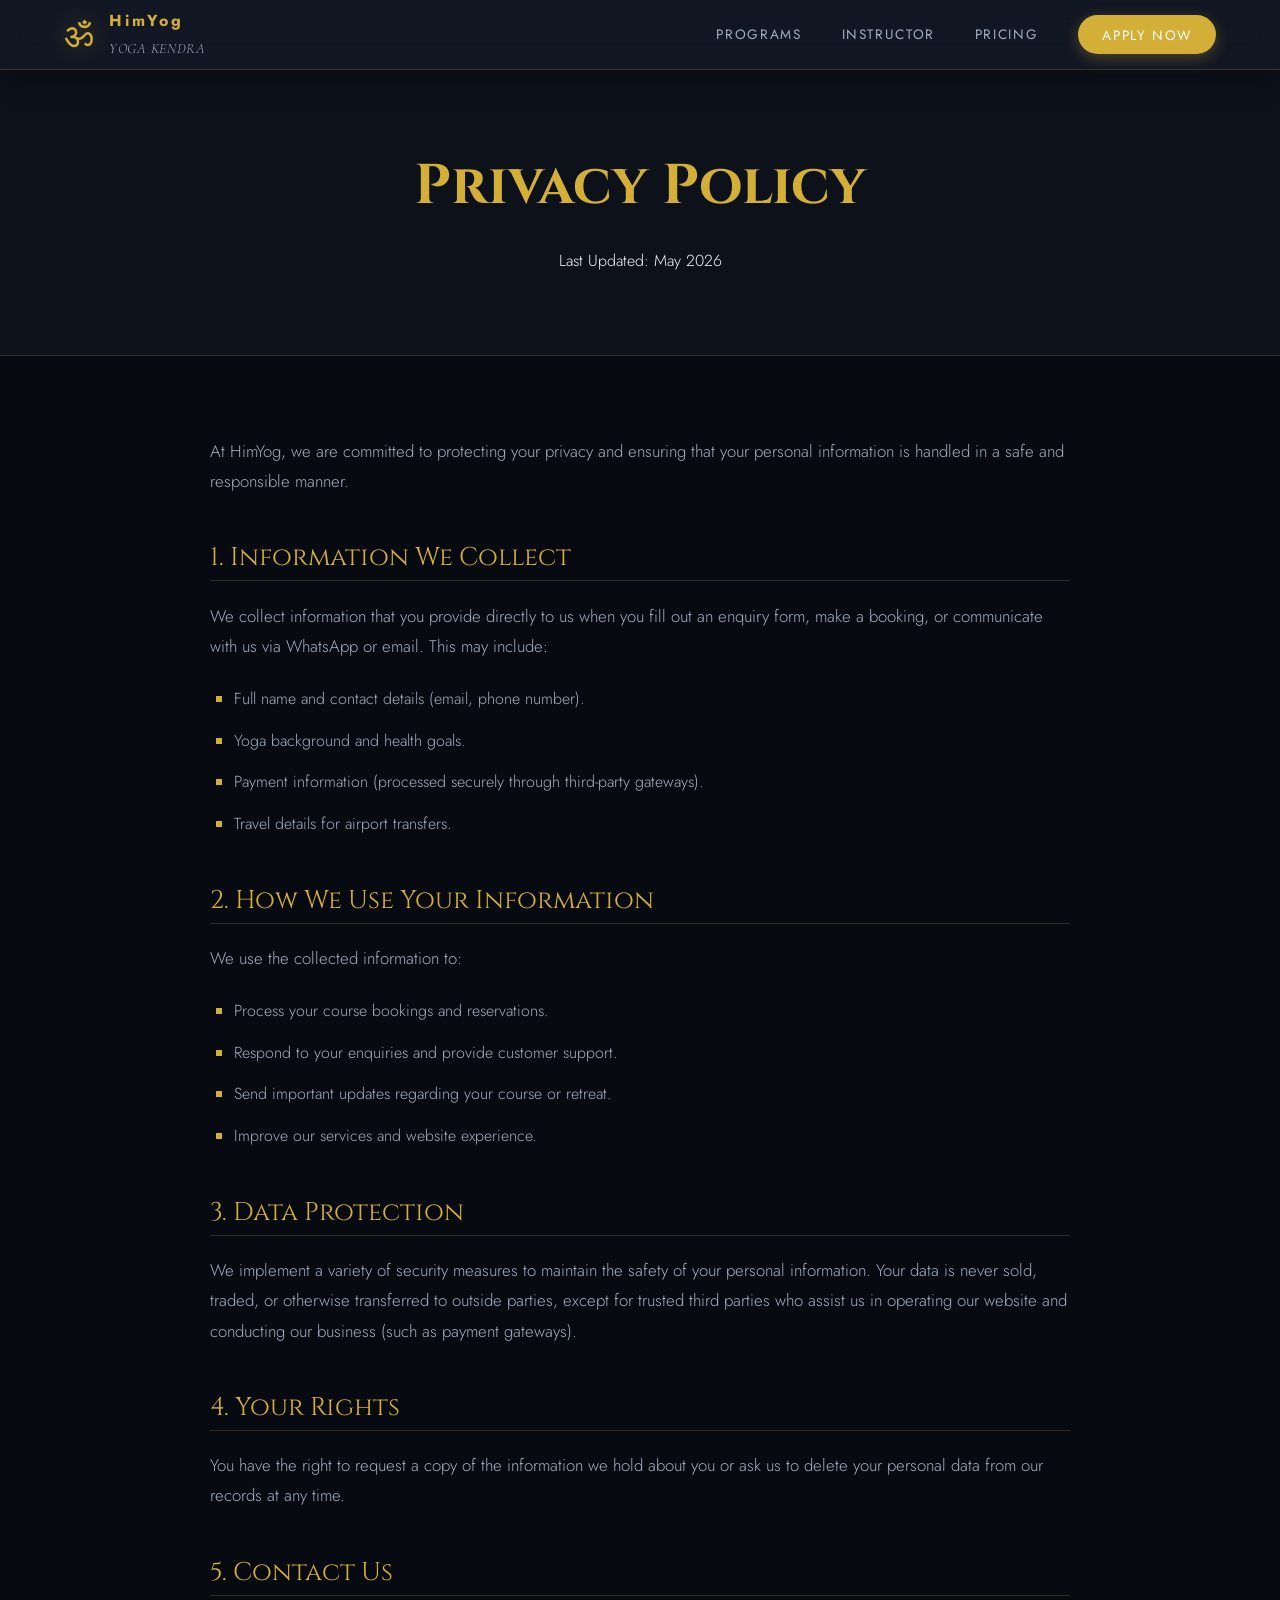
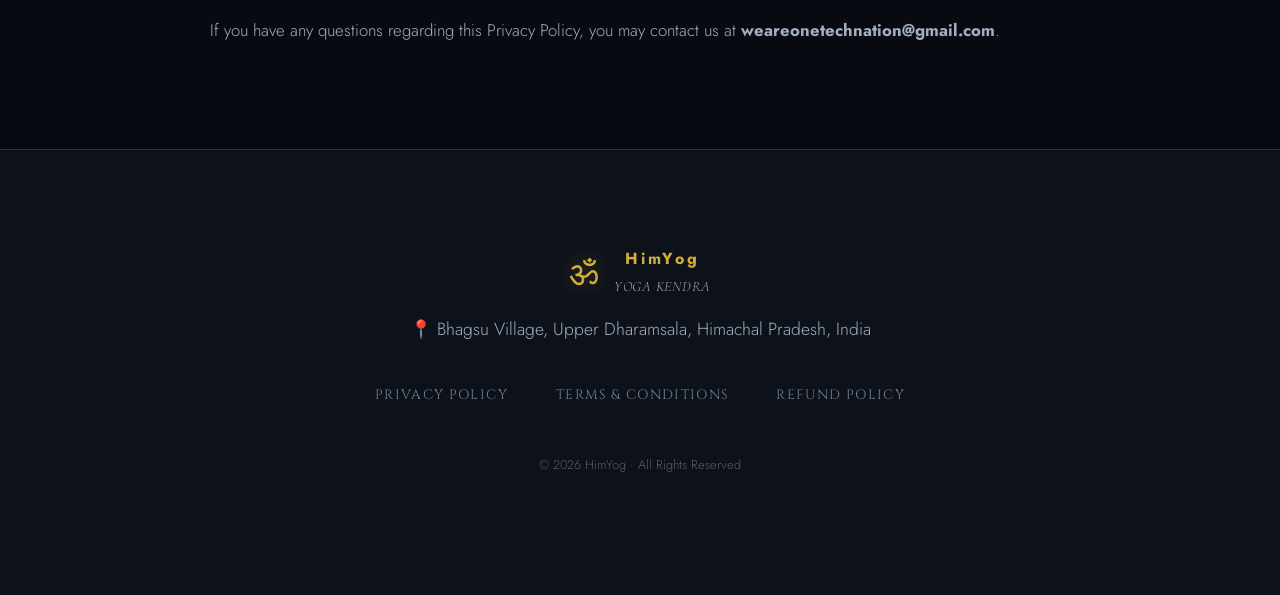
==== privacy-policy.html @ 5d100f1b "Legal: Added Privacy Policy, Terms & Conditions, and Refund Policy for payment gateway integration" ====
<!DOCTYPE html>
<html lang="en" data-theme="dark">
<head>
<meta charset="UTF-8"/>
<meta name="viewport" content="width=device-width,initial-scale=1.0"/>
<title>Privacy Policy | HimYog</title>
<link rel="preconnect" href="https://fonts.googleapis.com"/>
<link rel="preconnect" href="https://fonts.gstatic.com" crossorigin/>
<link href="https://fonts.googleapis.com/css2?family=Cormorant+Garamond:ital,wght@0,300;0,400;0,600;1,300;1,400&family=Jost:wght@300;400;500&family=Cinzel:wght@400;600&display=swap" rel="stylesheet"/>
<link rel="stylesheet" href="style.css"/>
</head>
<body>

<nav id="navbar" class="scrolled">
  <div class="nav-inner">
    <a href="index.html" class="nav-logo">
      <span class="om-symbol">ॐ</span>
      <div class="logo-words"><strong>HimYog</strong><em>YOGA KENDRA</em></div>
    </a>
    <ul class="nav-links">
      <li><a href="index.html#programs">Programs</a></li>
      <li><a href="index.html#instructor">Instructor</a></li>
      <li><a href="index.html#pricing">Pricing</a></li>
      <li><a href="index.html#booking" class="nav-cta">Apply Now</a></li>
    </ul>
  </div>
</nav>

<section class="policy-hero">
  <h1>Privacy Policy</h1>
  <p>Last Updated: May 2026</p>
</section>

<section class="policy-wrap">
  <p>At HimYog, we are committed to protecting your privacy and ensuring that your personal information is handled in a safe and responsible manner.</p>
  
  <h2>1. Information We Collect</h2>
  <p>We collect information that you provide directly to us when you fill out an enquiry form, make a booking, or communicate with us via WhatsApp or email. This may include:</p>
  <ul>
    <li>Full name and contact details (email, phone number).</li>
    <li>Yoga background and health goals.</li>
    <li>Payment information (processed securely through third-party gateways).</li>
    <li>Travel details for airport transfers.</li>
  </ul>

  <h2>2. How We Use Your Information</h2>
  <p>We use the collected information to:</p>
  <ul>
    <li>Process your course bookings and reservations.</li>
    <li>Respond to your enquiries and provide customer support.</li>
    <li>Send important updates regarding your course or retreat.</li>
    <li>Improve our services and website experience.</li>
  </ul>

  <h2>3. Data Protection</h2>
  <p>We implement a variety of security measures to maintain the safety of your personal information. Your data is never sold, traded, or otherwise transferred to outside parties, except for trusted third parties who assist us in operating our website and conducting our business (such as payment gateways).</p>

  <h2>4. Your Rights</h2>
  <p>You have the right to request a copy of the information we hold about you or ask us to delete your personal data from our records at any time.</p>

  <h2>5. Contact Us</h2>
  <p>If you have any questions regarding this Privacy Policy, you may contact us at <strong>weareonetechnation@gmail.com</strong>.</p>
</section>

<footer>
  <div class="footer-inner">
    <div class="nav-logo" style="justify-content:center;margin-bottom:1rem">
      <span class="om-symbol">ॐ</span>
      <div class="logo-words"><strong>HimYog</strong><em>YOGA KENDRA</em></div>
    </div>
    <p>📍 Bhagsu Village, Upper Dharamsala, Himachal Pradesh, India</p>
    <div class="footer-links legal">
      <a href="privacy-policy.html">Privacy Policy</a>
      <a href="terms-conditions.html">Terms & Conditions</a>
      <a href="refund-policy.html">Refund Policy</a>
    </div>
    <p class="fcopy">© 2026 HimYog · All Rights Reserved</p>
  </div>
</footer>

<script>
  // Simple script to ensure navbar stays visible on subpages
  document.getElementById('navbar').classList.add('scrolled');
</script>

</body>
</html>
---- style.css ----
/* HimYog v1.4 - Final Launch Deployment */
:root {
  /* DARK THEME (Default) */
  --bg: #080A12;
  --bg-alt: #0D111A;
  --bg-accent: #151B28;
  --glass: rgba(21, 27, 40, 0.7);
  --glass-border: rgba(227, 165, 79, 0.2);
  
  --gold: #D4AF37;
  --gold-glow: #FFD700;
  --gold-muted: #B8860B;
  --sand: #C2B280;
  
  --text-main: #F4F4F9;
  --text-dim: #A0AEC0;
  --text-mute: #718096;
  
  --accent: #E3A54F;
  --success: #48BB78;
  --error: #F56565;
  
  --radius-sm: 8px;
  --radius-md: 16px;
  --radius-lg: 24px;
  --radius-full: 9999px;
  
  --shadow-sm: 0 4px 6px -1px rgba(0, 0, 0, 0.1), 0 2px 4px -1px rgba(0, 0, 0, 0.06);
  --shadow-md: 0 10px 15px -3px rgba(0, 0, 0, 0.1), 0 4px 6px -2px rgba(0, 0, 0, 0.05);
  --shadow-lg: 0 20px 25px -5px rgba(0, 0, 0, 0.2), 0 10px 10px -5px rgba(0, 0, 0, 0.1);
  
  --nav-h: 80px;
  --transition: all 0.3s cubic-bezier(0.4, 0, 0.2, 1);
}

[data-theme="light"] {
  --bg: #FFFFFF;
  --bg-alt: #F9F7F2;
  --bg-accent: #F0EDE5;
  --glass: rgba(255, 255, 255, 0.9);
  --glass-border: rgba(0, 0, 0, 0.08);
  
  --gold: #8B6508;
  --gold-glow: #B8860B;
  --gold-muted: #6B4C06;
  --sand: #5D5443;
  
  --text-main: #121417;
  --text-dim: #374151;
  --text-mute: #6B7280;
  
  --accent: #A67C00;
}

/* ===== RESET & BASE ===== */
*,*::before,*::after{box-sizing:border-box;margin:0;padding:0}
html{scroll-behavior:smooth;font-size:16px}
body{
  background: var(--bg);
  color: var(--text-main);
  font-family: 'Jost', sans-serif;
  font-weight: 300;
  line-height: 1.65;
  overflow-x: hidden;
  transition: background 0.5s ease, color 0.5s ease;
  -webkit-font-smoothing: antialiased;
}
img{max-width:100%;display:block;height:auto}
a{text-decoration:none;color:inherit;transition: var(--transition)}
ul{list-style:none}
h1, h2, h3, h4, .cinzel { font-family: 'Cinzel', serif; }
.cormorant { font-family: 'Cormorant Garamond', serif; }


/* ===== PARTICLES ===== */
.particles {
  position: fixed;
  inset: 0;
  pointer-events: none;
  z-index: 0;
  overflow: hidden;
}
.particle {
  position: absolute;
  background: var(--gold);
  border-radius: 50%;
  opacity: 0;
  animation: floatUp linear infinite;
  filter: blur(1px);
}
@keyframes floatUp {
  0% { transform: translateY(110vh) scale(0); opacity: 0; }
  20% { opacity: 0.4; }
  80% { opacity: 0.2; }
  100% { transform: translateY(-10vh) scale(1); opacity: 0; }
}


/* ===== NAV ===== */
#navbar {
  position: fixed;
  top: 0;
  left: 0;
  right: 0;
  z-index: 1000;
  height: var(--nav-h);
  transition: var(--transition);
  padding: 0 5%;
  display: flex;
  align-items: center;
}
#navbar.scrolled {
  background: var(--glass);
  backdrop-filter: blur(15px);
  box-shadow: var(--shadow-lg);
  border-bottom: 1px solid var(--glass-border);
  height: 70px;
}
.nav-inner {
  max-width: 1400px;
  margin: 0 auto;
  width: 100%;
  display: flex;
  align-items: center;
  justify-content: space-between;
}
.nav-logo {
  display: flex;
  align-items: center;
  gap: 1rem;
}
.om-symbol {
  font-size: 2.2rem;
  color: var(--gold);
  line-height: 1;
  filter: drop-shadow(0 0 12px rgba(212, 175, 55, 0.4));
  transition: var(--transition);
}
.logo-words strong {
  font-size: 1rem;
  letter-spacing: 0.2em;
  color: var(--gold);
  display: block;
}
.logo-words em {
  font-family: 'Cormorant Garamond', serif;
  font-style: italic;
  font-size: 0.9rem;
  color: var(--text-dim);
  letter-spacing: 0.05em;
}
.nav-links {
  display: flex;
  align-items: center;
  gap: 2.5rem;
}
.nav-links a {
  font-size: 0.85rem;
  letter-spacing: 0.12em;
  text-transform: uppercase;
  color: var(--text-dim);
  font-weight: 400;
}
.nav-links a:hover {
  color: var(--gold);
  transform: translateY(-1px);
}
.nav-cta {
  background: var(--gold);
  color: #fff !important;
  padding: 0.6rem 1.5rem;
  border-radius: var(--radius-full);
  font-weight: 500;
  box-shadow: 0 4px 15px rgba(212, 175, 55, 0.3);
}
.nav-cta:hover {
  background: var(--gold-glow);
  box-shadow: 0 6px 20px rgba(212, 175, 55, 0.5);
  transform: translateY(-2px);
}


/* THEME TOGGLE */
.theme-toggle {
  background: var(--bg-accent);
  border: 1px solid var(--glass-border);
  border-radius: var(--radius-full);
  padding: 0.5rem 1rem;
  cursor: pointer;
  display: flex;
  align-items: center;
  gap: 0.5rem;
  transition: var(--transition);
}
.theme-toggle:hover {
  border-color: var(--gold);
  background: var(--bg-alt);
}
[data-theme="dark"] .toggle-sun { opacity: 0.3; }
[data-theme="light"] .toggle-moon { opacity: 0.3; }

/* HAMBURGER */
.hamburger {
  display: none;
  flex-direction: column;
  gap: 6px;
  background: none;
  border: none;
  cursor: pointer;
  padding: 0.5rem;
  z-index: 1001;
}
.hamburger span {
  display: block;
  width: 28px;
  height: 2px;
  background: var(--gold);
  border-radius: 2px;
  transition: var(--transition);
}


/* ===== HERO ===== */
#hero {
  position: relative;
  min-height: 100vh;
  display: flex;
  align-items: center;
  justify-content: center;
  padding: 120px 20px 80px;
  overflow: hidden;
  background: var(--bg);
}
.hero-bg {
  position: absolute;
  inset: 0;
  z-index: 0;
}
.hero-bg-img {
  position: absolute;
  inset: 0;
  width: 100%;
  height: 100%;
  object-fit: cover;
  opacity: 0.35;
  filter: contrast(1.1) brightness(0.8);
}
[data-theme="light"] .hero-bg-img {
  opacity: 0.15;
  filter: grayscale(1) contrast(1.2);
}

.hero-video-banner {
  position: absolute;
  inset: 0;
  z-index: 0;
}
.hero-video {
  width: 100%;
  height: 100%;
  object-fit: cover;
}


.hero-overlay {
  position: absolute;
  inset: 0;
  background: linear-gradient(to bottom, rgba(8, 10, 18, 0.4) 0%, rgba(8, 10, 18, 0.7) 100%);
  z-index: 1;
  transition: var(--transition);
}

[data-theme="light"] .hero-overlay {
  background: rgba(255, 255, 255, 0.05); /* Extremely subtle tint to help white text */
}

.hero-content {
  position: relative;
  z-index: 2;
  text-align: center;
  max-width: 1000px;
  color: var(--text-main);
  transition: var(--transition);
}
[data-theme="dark"] .hero-content {
  color: #FFFFFF;
  text-shadow: 0 4px 15px rgba(0,0,0,0.5);
}
[data-theme="light"] .hero-content {
  text-shadow: 0 2px 4px rgba(0,0,0,0.05);
}
.eyebrow {
  font-family: 'Cinzel', serif;
  font-size: 0.85rem;
  letter-spacing: 0.4em;
  text-transform: uppercase;
  color: var(--gold);
  margin-bottom: 2rem;
  display: inline-block;
  position: relative;
  text-shadow: 0 2px 10px rgba(0,0,0,0.3);
}
.eyebrow::after {
  content: '';
  position: absolute;
  bottom: -10px;
  left: 50%;
  transform: translateX(-50%);
  width: 40px;
  height: 1px;
  background: var(--gold);
}
#hero h1 {
  font-family: 'Cormorant Garamond', serif;
  font-size: clamp(3rem, 8vw, 6rem);
  font-weight: 300;
  line-height: 1.05;
  margin-bottom: 2rem;
  color: var(--text-main);
}
[data-theme="dark"] #hero h1 {
  color: #FFFFFF;
}

.hero-sub {
  font-size: clamp(1.1rem, 2vw, 1.3rem);
  color: var(--text-dim);
  max-width: 700px;
  margin: 0 auto 3rem;
  line-height: 1.8;
}
[data-theme="dark"] .hero-sub {
  color: rgba(255, 255, 255, 0.95);
  text-shadow: 0 2px 8px rgba(0,0,0,0.4);
}
.trust-row {
  display: flex;
  flex-wrap: wrap;
  justify-content: center;
  gap: 1rem;
  margin-bottom: 3.5rem;
}
.trust-row span {
  background: var(--bg-accent);
  border: 1px solid var(--glass-border);
  backdrop-filter: blur(10px);
  border-radius: var(--radius-full);
  padding: 0.5rem 1.2rem;
  font-size: 0.85rem;
  color: var(--text-dim);
  font-family: 'Cinzel', serif;
}
[data-theme="dark"] .trust-row span {
  color: #FFFFFF;
  background: rgba(255, 255, 255, 0.1);
  border: 1px solid rgba(255, 255, 255, 0.2);
}

.hero-btns{display:flex;flex-wrap:wrap;justify-content:center;gap:1rem}
.scroll-hint{position:absolute;bottom:2rem;left:50%;transform:translateX(-50%);text-align:center;z-index:2;opacity:.5}
.scroll-hint span{font-size:.7rem;letter-spacing:.2em;text-transform:uppercase;display:block;margin-bottom:.5rem;color:var(--gold)}
.scroll-hint .line{width:1px;height:40px;background:linear-gradient(to bottom,var(--gold),transparent);margin:0 auto;animation:lineGrow 2s ease-in-out infinite}
@keyframes lineGrow{0%,100%{transform:scaleY(0);transform-origin:top}50%{transform:scaleY(1);transform-origin:top}}
@keyframes spin{to{transform:translate(-50%,-50%) rotate(360deg)}}

/* ===== BUTTONS ===== */
.btn-primary{display:inline-block;background:linear-gradient(135deg,var(--gold),#c8872a);color:#1a0800;padding:.8rem 2rem;border-radius:50px;font-weight:500;font-size:.9rem;letter-spacing:.05em;transition:all .3s;border:none;cursor:pointer}
.btn-primary:hover{transform:translateY(-2px);box-shadow:0 8px 30px rgba(227,165,79,.4)}
.btn-primary.sm{padding:.6rem 1.4rem;font-size:.82rem}
.btn-primary.full{width:100%;text-align:center}
.btn-ghost {
  display: inline-block;
  background: transparent;
  border: 1px solid var(--glass-border);
  color: var(--gold);
  padding: 0.8rem 2rem;
  border-radius: var(--radius-full);
  font-size: 0.9rem;
  transition: var(--transition);
}
.btn-ghost:hover {
  border-color: var(--gold);
  color: var(--gold);
  background: rgba(212, 175, 55, 0.05);
}

.btn-ghost.sm{padding:.6rem 1.4rem;font-size:.82rem}

/* ===== SECTIONS ===== */
.section-wrap {
  max-width: 1400px;
  margin: 0 auto;
  padding: 100px 5%;
}
section:nth-child(even) {
  background: var(--bg-alt);
}
h2 {
  font-family: 'Cormorant Garamond', serif;
  font-size: clamp(2.5rem, 5vw, 4rem);
  font-weight: 300;
  line-height: 1.1;
  margin-bottom: 1.5rem;
  color: var(--text-main);
}
h2 em {
  font-style: italic;
  color: var(--gold);
}
.section-sub {
  color: var(--text-dim);
  font-size: 1.15rem;
  max-width: 700px;
  margin-bottom: 4rem;
  line-height: 1.7;
}


/* ===== STATS ===== */
#stats {
  background: var(--bg-accent);
  border-top: 1px solid var(--glass-border);
  border-bottom: 1px solid var(--glass-border);
}
.stats-wrap {
  max-width: 1200px;
  margin: 0 auto;
  padding: 4rem 2rem;
  display: flex;
  align-items: center;
  justify-content: space-around;
  flex-wrap: wrap;
}
.stat {
  text-align: center;
  padding: 2rem;
}
.stat .num {
  font-family: 'Cinzel', serif;
  font-size: clamp(3rem, 5vw, 4rem);
  color: var(--gold);
  line-height: 1;
  font-weight: 600;
}
.stat sup {
  color: var(--gold);
  font-size: 1.5rem;
  margin-left: 2px;
}
.stat p {
  font-size: 0.9rem;
  letter-spacing: 0.2em;
  text-transform: uppercase;
  color: var(--text-mute);
  margin-top: 0.75rem;
  font-weight: 400;
}
.vline {
  width: 1px;
  height: 80px;
  background: var(--glass-border);
}


/* ===== QUIZ ===== */
.quiz-cards {
  display: grid;
  grid-template-columns: repeat(auto-fit, minmax(280px, 1fr));
  gap: 2rem;
  margin-top: 4rem;
}
.qcard {
  background: var(--glass);
  border: 1px solid var(--glass-border);
  border-radius: var(--radius-md);
  padding: 2.5rem;
  cursor: pointer;
  transition: var(--transition);
  backdrop-filter: blur(10px);
  display: flex;
  flex-direction: column;
}
.qcard:hover, .qcard.active {
  border-color: var(--gold);
  transform: translateY(-8px);
  background: var(--bg-accent);
  box-shadow: var(--shadow-lg);
}
.qicon {
  font-size: 2.5rem;
  margin-bottom: 1.5rem;
  opacity: 0.9;
}
.qcard h3 {
  font-size: 1.5rem;
  margin-bottom: 1rem;
  color: var(--text-main);
}
.qcard p {
  font-size: 1rem;
  color: var(--text-dim);
  margin-bottom: 2rem;
  flex-grow: 1;
}
.qtag {
  align-self: flex-start;
  background: rgba(212, 175, 55, 0.1);
  border: 1px solid var(--gold);
  border-radius: var(--radius-full);
  padding: 0.4rem 1.2rem;
  font-size: 0.8rem;
  color: var(--gold);
  font-family: 'Cinzel', serif;
}

.quiz-result {
  margin-top: 2rem;
  padding: 2rem;
  background: var(--bg-accent);
  border: 1px solid var(--gold);
  border-radius: var(--radius-md);
  text-align: center;
}

.quiz-result h4{font-family:'Cormorant Garamond',serif;font-size:1.4rem;color:var(--gold);margin-bottom:.5rem}
.hidden{display:none}

/* ===== LOCATION ===== */
.loc-wrap {
  display: grid;
  grid-template-columns: 1.2fr 1fr;
  gap: 6rem;
  align-items: center;
}
.loc-desc {
  font-size: 1.15rem;
  color: var(--text-dim);
  line-height: 1.8;
  margin-bottom: 3rem;
}
.lf {
  display: flex;
  gap: 1.5rem;
  margin-bottom: 2.5rem;
}
.lf span {
  font-size: 2rem;
  color: var(--gold);
}
.lf h4 {
  font-size: 1.3rem;
  margin-bottom: 0.5rem;
  color: var(--text-main);
}
.lf p {
  font-size: 1rem;
  color: var(--text-dim);
}
.loc-visual {
  position: relative;
}
.loc-visual img {
  border-radius: var(--radius-lg);
  box-shadow: var(--shadow-lg);
  height: 550px;
  object-fit: cover;
}
.loc-float-card {
  position: absolute;
  bottom: 2rem;
  left: -2rem;
  background: var(--glass);
  backdrop-filter: blur(15px);
  border: 1px solid var(--glass-border);
  padding: 1.5rem 2rem;
  border-radius: var(--radius-md);
  box-shadow: var(--shadow-lg);
}
.loc-float-card strong {
  display: block;
  font-size: 1rem;
  color: var(--gold);
  margin-bottom: 0.2rem;
}
.loc-float-card small {
  color: var(--text-dim);
  font-size: 0.85rem;
}


/* ===== PROGRAMS ===== */
.prog-grid {
  display: grid;
  grid-template-columns: repeat(auto-fit, minmax(320px, 1fr));
  gap: 2.5rem;
  margin: 4rem 0;
}
.pcard {
  background: var(--glass);
  border: 1px solid var(--glass-border);
  border-radius: var(--radius-lg);
  padding: 3.5rem 2.5rem;
  transition: var(--transition);
  position: relative;
  overflow: hidden;
}
.pcard:hover {
  transform: translateY(-10px);
  background: var(--bg-accent);
  box-shadow: var(--shadow-lg);
}
.pcard.featured {
  border-color: var(--gold);
  background: var(--bg-accent);
}
.pbadge {
  position: absolute;
  top: 1.5rem;
  right: -2rem;
  background: var(--gold);
  color: #fff;
  padding: 0.4rem 3rem;
  transform: rotate(45deg);
  font-size: 0.7rem;
  font-weight: 700;
  text-transform: uppercase;
  letter-spacing: 0.1em;
}
.pdur {
  font-size: 0.8rem;
  color: var(--gold);
  letter-spacing: 0.2em;
  margin-bottom: 1rem;
  display: block;
}
.pcard h3 {
  font-size: 1.8rem;
  margin-bottom: 1rem;
  color: var(--text-main);
}
.ptagline {
  font-family: 'Cormorant Garamond', serif;
  font-style: italic;
  font-size: 1.1rem;
  color: var(--text-dim);
  margin-bottom: 2rem;
}
.pcard ul {
  margin-bottom: 2.5rem;
}
.pcard li {
  font-size: 1rem;
  color: var(--text-dim);
  padding: 0.6rem 0;
  border-bottom: 1px solid var(--glass-border);
  display: flex;
  align-items: center;
  gap: 0.75rem;
}
.pcard li::before {
  content: '✦';
  color: var(--gold);
  font-size: 0.8rem;
}
.dropin-bar {
  background: var(--bg-accent);
  border: 1px solid var(--gold);
  border-radius: var(--radius-md);
  padding: 2.5rem;
  display: flex;
  align-items: center;
  justify-content: space-between;
  gap: 2rem;
}
.dropin-bar h4 {
  font-size: 1.5rem;
  margin-bottom: 0.5rem;
}
.dropin-bar p {
  color: var(--text-dim);
  font-size: 1.1rem;
}


/* ===== INSTRUCTOR ===== */
.inst-wrap {
  display: grid;
  grid-template-columns: 1fr 1.5fr;
  gap: 6rem;
  align-items: center;
}
.inst-img-wrap {
  position: relative;
}
.inst-halo {
  position: absolute;
  width: 120%;
  height: 120%;
  top: -10%;
  left: -10%;
  background: radial-gradient(circle, rgba(212, 175, 55, 0.1) 0%, transparent 70%);
  border-radius: 50%;
  animation: pulse 6s ease-in-out infinite;
}
.inst-img {
  width: 100%;
  max-width: 400px;
  border-radius: var(--radius-lg);
  box-shadow: var(--shadow-lg);
  border: 1px solid var(--glass-border);
  filter: sepia(0.2) contrast(1.1);
}
.inst-title {
  font-family: 'Cormorant Garamond', serif;
  font-style: italic;
  color: var(--gold);
  margin-bottom: 1.5rem;
  font-size: 1.2rem;
  letter-spacing: 0.05em;
}
.inst-text p {
  color: var(--text-dim);
  margin-bottom: 1.5rem;
  font-size: 1.1rem;
  line-height: 1.8;
}
.inst-text strong {
  color: var(--text-main);
  font-weight: 500;
}
.inst-stats {
  display: flex;
  gap: 3rem;
  margin: 2.5rem 0;
}
.inst-stats div {
  text-align: left;
}
.inst-stats strong {
  display: block;
  font-family: 'Cinzel', serif;
  font-size: 2rem;
  color: var(--gold);
  line-height: 1.2;
}
.inst-stats span {
  font-size: 0.75rem;
  color: var(--text-mute);
  text-transform: uppercase;
  letter-spacing: 0.2em;
}
.ya-badges {
  display: flex;
  gap: 1.5rem;
  margin-top: 3rem;
}
.ya {
  display: flex;
  align-items: center;
  gap: 1rem;
  background: var(--bg-accent);
  border: 1px solid var(--glass-border);
  padding: 1rem 1.5rem;
  border-radius: var(--radius-md);
}
.ya span {
  font-size: 2rem;
}
.ya strong {
  display: block;
  font-family: 'Cinzel', serif;
  font-size: 0.9rem;
  color: var(--gold);
}
.ya small {
  color: var(--text-mute);
  font-size: 0.75rem;
}


/* ===== SCHEDULE ===== */
.timeline {
  position: relative;
  max-width: 900px;
  margin: 4rem auto 0;
}
.timeline::before {
  content: '';
  position: absolute;
  left: 150px;
  top: 0;
  bottom: 0;
  width: 1px;
  background: linear-gradient(to bottom, transparent, var(--glass-border) 10%, var(--glass-border) 90%, transparent);
}
.titem {
  display: grid;
  grid-template-columns: 120px 60px 1fr;
  gap: 0;
  align-items: start;
  margin-bottom: 4rem;
}
.ttime {
  font-family: 'Cinzel', serif;
  font-size: 0.85rem;
  color: var(--gold);
  text-align: right;
  padding-top: 0.5rem;
}
.tdot {
  width: 16px;
  height: 16px;
  border-radius: 50%;
  background: var(--gold);
  border: 4px solid var(--bg);
  box-shadow: 0 0 0 2px var(--gold);
  margin: 0.6rem auto 0;
  position: relative;
  z-index: 2;
}
.tcontent {
  background: var(--bg-accent);
  padding: 1.5rem 2rem;
  border-radius: var(--radius-md);
  border: 1px solid var(--glass-border);
  transition: var(--transition);
}
.titem:hover .tcontent {
  border-color: var(--gold);
  transform: translateX(10px);
}
.tcontent h4 {
  font-size: 1.4rem;
  margin-bottom: 0.5rem;
  color: var(--text-main);
}
.tcontent p {
  font-size: 1rem;
  color: var(--text-dim);
}


/* ===== ACCOMMODATION ===== */
.nav-links {
  display: flex;
  gap: 2.5rem;
  align-items: center;
  transition: transform 0.4s cubic-bezier(0.4, 0, 0.2, 1);
}
@media (max-width: 991px) {
  .nav-links {
    position: fixed;
    top: 0;
    right: 0;
    width: 100%;
    height: 100vh;
    background: var(--bg);
    flex-direction: column;
    justify-content: center;
    transform: translateX(100%);
    padding: 2rem;
    z-index: 1000;
  }
  .nav-links.open {
    transform: translateX(0);
  }
  .nav-links li a {
    font-size: 2rem;
    font-family: 'Cinzel', serif;
  }
  .nav-cta {
    width: 80%;
    text-align: center;
    padding: 1.5rem !important;
    font-size: 1.2rem !important;
  }
}
@media (max-width: 768px) {
  .mobile-bottom-nav {
    display: flex;
    position: fixed;
    bottom: 0;
    width: 100%;
    justify-content: space-around;
    padding: 1rem;
    background: var(--bg);
    border-top: 1px solid var(--glass-border);
    z-index: 999;
  }
}
.rooms-grid {
  display: grid;
  grid-template-columns: repeat(auto-fit, minmax(350px, 1fr));
  gap: 2.5rem;
  margin-top: 4rem;
}
.rcard {
  background: var(--glass);
  border: 1px solid var(--glass-border);
  border-radius: var(--radius-lg);
  overflow: hidden;
  transition: var(--transition);
}
.rcard:hover {
  transform: translateY(-8px);
  box-shadow: var(--shadow-lg);
  border-color: var(--gold);
}
.rcard img {
  width: 100%;
  height: 300px;
  object-fit: cover;
  transition: transform 0.5s ease;
}
.rcard:hover img {
  transform: scale(1.05);
}
.rinfo {
  padding: 2.5rem;
}
.rinfo h4 {
  font-size: 1.5rem;
  margin-bottom: 0.75rem;
}
.rinfo p {
  font-size: 1rem;
  color: var(--text-dim);
  margin-bottom: 1.5rem;
}
.rtag {
  background: rgba(212, 175, 55, 0.1);
  border: 1px solid var(--gold);
  color: var(--gold);
  padding: 0.3rem 1rem;
  border-radius: var(--radius-full);
  font-size: 0.8rem;
  font-family: 'Cinzel', serif;
}


/* ===== PRICING ===== */
.disc-badge {
  background: var(--gold);
  color: #fff;
  padding: 0.3rem 1.2rem;
  border-radius: var(--radius-full);
  font-weight: 600;
  font-size: 0.9rem;
}
.ptabs {
  display: flex;
  gap: 1.5rem;
  margin: 3rem 0;
  justify-content: center;
}
.ptab {
  background: var(--bg-accent);
  border: 1px solid var(--glass-border);
  padding: 0.8rem 2.5rem;
  border-radius: var(--radius-full);
  color: var(--text-dim);
  font-family: 'Cinzel', serif;
  font-size: 0.9rem;
  letter-spacing: 0.1em;
  cursor: pointer;
  transition: var(--transition);
}
.ptab.active {
  background: var(--gold);
  color: #fff;
  border-color: var(--gold);
  box-shadow: 0 4px 15px rgba(212, 175, 55, 0.3);
}
.pgrid {
  display: grid;
  grid-template-columns: repeat(auto-fit, minmax(320px, 1fr));
  gap: 2.5rem;
}
.prcard {
  background: var(--glass);
  border: 1px solid var(--glass-border);
  padding: 4rem 3rem;
  border-radius: var(--radius-lg);
  text-align: center;
  transition: var(--transition);
}
.prcard.best {
  border-color: var(--gold);
  transform: scale(1.02);
  background: var(--bg-accent);
}
.bestbadge {
  position: absolute;
  top: -15px;
  left: 50%;
  transform: translateX(-50%);
  background: var(--gold);
  color: #fff;
  padding: 0.4rem 1.5rem;
  border-radius: var(--radius-full);
  font-size: 0.75rem;
  font-weight: 700;
  letter-spacing: 0.1em;
  text-transform: uppercase;
}
.prcard h4 {
  font-size: 1.8rem;
  margin-bottom: 0.5rem;
}
.prcard small {
  color: var(--text-mute);
  text-transform: uppercase;
  letter-spacing: 0.1em;
  margin-bottom: 2rem;
  display: block;
}
.orig {
  font-size: 1.2rem;
  color: var(--text-mute);
  text-decoration: line-through;
  margin-bottom: 0.5rem;
}
.disc {
  font-size: 3.5rem;
  font-family: 'Cinzel', serif;
  color: var(--gold);
  font-weight: 700;
  line-height: 1;
  margin-bottom: 2rem;
}
.disc span {
  font-family: 'Jost', sans-serif;
  font-size: 0.9rem;
  background: rgba(72, 187, 120, 0.1);
  color: #48BB78;
  padding: 0.3rem 0.8rem;
  border-radius: var(--radius-full);
  display: block;
  width: fit-content;
  margin: 0.5rem auto 0;
}
.prcard ul {
  text-align: left;
  margin-bottom: 3rem;
}
.prcard li {
  font-size: 1rem;
  color: var(--text-dim);
  padding: 0.8rem 0;
  border-bottom: 1px solid var(--glass-border);
}


/* ===== FAQ ===== */
.faq-list{max-width:800px;margin:3rem auto 0}
.fitem {
  background: var(--glass);
  border: 1px solid var(--glass-border);
  border-radius: var(--radius-md);
  margin-bottom: 1rem;
  overflow: hidden;
  transition: var(--transition);
  cursor: pointer;
}

.fitem:hover{border-color:var(--gold)}
.fq{display:flex;justify-content:space-between;align-items:center;padding:1.2rem 1.5rem;font-size:.95rem}
.fq span{font-size:1.4rem;color:var(--gold);transition:transform .3s;flex-shrink:0;margin-left:1rem}
.fitem.open .fq span{transform:rotate(45deg)}
.fa{display:none;padding:0 1.5rem 1.2rem;font-size:.9rem;color:var(--text2);line-height:1.7}
.fitem.open .fa{display:block}

/* ===== BOOKING ===== */
.booking-wrap {
  display: grid;
  grid-template-columns: 1fr 1fr;
  gap: 6rem;
  margin-top: 4rem;
}
.bpoint {
  display: flex;
  gap: 1.5rem;
  margin-bottom: 3rem;
}
.bpoint span {
  font-size: 2rem;
  color: var(--gold);
}
.bpoint h4 {
  font-size: 1.3rem;
  margin-bottom: 0.5rem;
}
.bpoint p {
  color: var(--text-dim);
  font-size: 1.05rem;
}
.bform {
  background: var(--bg-accent);
  border: 1px solid var(--glass-border);
  padding: 4rem;
  border-radius: var(--radius-lg);
  box-shadow: var(--shadow-lg);
}
.bform h3 {
  font-size: 2rem;
  margin-bottom: 2rem;
  color: var(--gold);
}
.fg {
  margin-bottom: 2rem;
}
.fg label {
  display: block;
  font-family: 'Cinzel', serif;
  font-size: 0.8rem;
  letter-spacing: 0.1em;
  color: var(--gold);
  margin-bottom: 0.6rem;
  text-transform: uppercase;
}

.fg input, .fg select, .fg textarea {
  width: 100%;
  background: var(--bg-accent);
  border: 1px solid var(--glass-border);
  border-radius: var(--radius-md);
  padding: 1rem 1.2rem;
  color: var(--text-main);
  font-family: 'Jost', sans-serif;
  font-size: 1rem;
  transition: var(--transition);
  outline: none;
  appearance: none; /* Modern dropdown look */
}

.fg select {
  background-image: url("data:image/svg+xml,%3Csvg xmlns='http://www.w3.org/2000/svg' width='24' height='24' viewBox='0 0 24 24' fill='none' stroke='%23D4AF37' stroke-width='2' stroke-linecap='round' stroke-linejoin='round'%3E%3Cpolyline points='6 9 12 15 18 9'%3E%3C/polyline%3E%3C/svg%3E");
  background-repeat: no-repeat;
  background-position: right 1rem center;
  background-size: 1.2rem;
  cursor: pointer;
}

.fg input:focus, .fg select:focus, .fg textarea:focus {
  border-color: var(--gold);
  background: var(--bg-alt);
  box-shadow: 0 0 0 4px rgba(212, 175, 55, 0.1);
}

.fg select option {
  background: var(--bg);
  color: var(--text-main);
  padding: 1rem;
}
.fnote {
  font-size: 0.9rem;
  color: var(--text-mute);
  text-align: center;
  margin-top: 1.5rem;
}


/* ===== FOOTER ===== */
footer {
  background: var(--bg-alt);
  border-top: 1px solid var(--glass-border);
  padding: 6rem 2rem;
  text-align: center;
}
.footer-inner {
  max-width: 1000px;
  margin: 0 auto;
}
footer p {
  color: var(--text-dim);
  font-size: 1.1rem;
  margin-bottom: 1.5rem;
}
.footer-links {
  display: flex;
  justify-content: center;
  gap: 3rem;
  margin: 2.5rem 0;
}
.footer-links a {
  font-family: 'Cinzel', serif;
  font-size: 0.85rem;
  letter-spacing: 0.1em;
  color: var(--text-mute);
  text-transform: uppercase;
}
.footer-links a:hover {
  color: var(--gold);
}
.fcopy {
  font-size: 0.8rem;
  color: var(--text-mute);
  margin-top: 3rem;
  opacity: 0.7;
}


/* ===== WHATSAPP ===== */
.whatsapp-float{position:fixed;bottom:2rem;right:2rem;z-index:99;width:55px;height:55px;background:#25d366;border-radius:50%;display:flex;align-items:center;justify-content:center;box-shadow:0 4px 20px rgba(37,211,102,.4);transition:transform .3s}
.whatsapp-float:hover{transform:scale(1.1)}
.whatsapp-float svg{width:28px;height:28px;color:#fff}

/* ===== SCROLL REVEAL ===== */
.reveal{opacity:0;transform:translateY(28px);transition:opacity .6s ease,transform .6s ease}
.reveal.revealed{opacity:1;transform:none}

/* ===== HAMBURGER ACTIVE ===== */
.hamburger.active span:nth-child(1){transform:translateY(7px) rotate(45deg)}
.hamburger.active span:nth-child(2){opacity:0}
.hamburger.active span:nth-child(3){transform:translateY(-7px) rotate(-45deg)}

/* ===== RESPONSIVE ===== */
@media (max-width: 1024px) {
  .section-wrap { padding: 80px 5%; }
  .loc-wrap, .inst-wrap, .booking-wrap { gap: 4rem; }
  .inst-img { max-width: 350px; }
}

@media (max-width: 900px) {
  .loc-wrap, .inst-wrap, .booking-wrap { grid-template-columns: 1fr; text-align: center; }
  .inst-img-wrap { order: -1; }
  .inst-img { margin: 0 auto; }
  .inst-stats { justify-content: center; }
  .ya-badges { justify-content: center; }
  .timeline::before { left: 30px; }
  .titem { grid-template-columns: 80px 1fr; gap: 2rem; }
  .ttime { text-align: left; }
  .tdot { margin-left: 0; }
  .loc-float-card { left: 1rem; bottom: 1rem; }
  .loc-visual img { height: 400px; }
  .bpoint { text-align: left; }
}

@media (max-width: 768px) {
  :root { --nav-h: 70px; }
  .nav-links {
    display: none;
    position: fixed;
    top: var(--nav-h);
    left: 0;
    right: 0;
    background: var(--bg);
    flex-direction: column;
    padding: 3rem;
    gap: 2rem;
    border-top: 1px solid var(--glass-border);
    height: calc(100vh - var(--nav-h));
    overflow-y: auto;
  }
  .nav-links.open { display: flex; }
  .hamburger { display: flex; }
  .stats-wrap { gap: 1rem; }
  .stat { width: 45%; }
  .dropin-bar { flex-direction: column; text-align: center; }
  #hero h1 { font-size: 3.5rem; }
  .hero-sub { font-size: 1.1rem; }
  .loc-visual { margin: 0 -5%; }
  .loc-visual img { border-radius: 0; }
}

@media (max-width: 480px) {
  .stat { width: 100%; }
  .inst-stats { gap: 1.5rem; }
  .inst-stats strong { font-size: 1.5rem; }
  .disc { font-size: 2.8rem; }
  .bform { padding: 2.5rem 1.5rem; }
  .footer-links { flex-direction: column; gap: 1.5rem; }
}

@media(max-width:480px){
  .nav-inner{padding:0 1rem}
  #navbar{padding:0 1rem}
  .section-wrap{padding:3rem 1rem}
  .stat { min-width: 100%; border-bottom: 1px solid var(--glass-border); }
  .ya-badges{flex-direction:column}
  .dropin-bar{padding:1.2rem}
  .prcard{padding:2rem 1.2rem}
  .bform{padding:1.5rem 1rem}
  .fg input,.fg select,.fg textarea{font-size:16px}
  .scroll-hint{display:none}
}
/* MOBILE BOTTOM NAV - APP FEEL */
.mobile-bottom-nav {
  display: none;
  position: fixed;
  bottom: 0;
  left: 0;
  width: 100%;
  height: 70px;
  background: var(--bg);
  border-top: 1px solid var(--glass-border);
  backdrop-filter: blur(20px);
  z-index: 2000;
  justify-content: space-around;
  align-items: center;
  padding: 0 0.5rem;
  box-shadow: 0 -5px 20px rgba(0,0,0,0.1);
}

.mb-item {
  display: flex;
  flex-direction: column;
  align-items: center;
  gap: 4px;
  color: var(--text-mute);
  text-decoration: none;
  font-size: 0.65rem;
  font-weight: 500;
  transition: var(--transition);
  flex: 1;
}

.mb-item svg {
  width: 22px;
  height: 22px;
  opacity: 0.7;
}

.mb-item.highlight {
  position: relative;
  margin-top: -30px;
}

.mb-fab {
  width: 54px;
  height: 54px;
  background: var(--gold);
  border-radius: 50%;
  display: flex;
  align-items: center;
  justify-content: center;
  color: #000;
  box-shadow: 0 8px 20px rgba(212, 175, 55, 0.4);
  margin-bottom: 5px;
  border: 4px solid var(--bg);
}

.mb-fab svg {
  width: 24px;
  height: 24px;
  opacity: 1;
}

.mb-item.active, .mb-item:hover {
  color: var(--gold);
}

@media (max-width: 768px) {
  .mobile-bottom-nav {
    display: flex;
  }
  body {
    padding-bottom: 70px; /* Space for bottom nav */
  }
  .whatsapp-float {
    bottom: 90px; /* Push up above bottom nav */
  }
  
  /* APP OPTIMIZATIONS */
  * {
    -webkit-tap-highlight-color: transparent;
    user-select: none;
  }
  input, textarea {
    user-select: text;
  }
  
  .section-wrap {
    padding: 4rem 1.5rem;
  }
  
  .hero-btns {
    flex-direction: column;
    width: 100%;
  }
  .btn-primary, .btn-ghost {
    width: 100%;
    padding: 1rem;
    font-size: 1rem;
  }
}

/* ===== POLICY PAGES ===== */
.policy-hero {
  padding: 140px 20px 80px;
  background: var(--bg-accent);
  text-align: center;
  border-bottom: 1px solid var(--glass-border);
  position: relative;
  overflow: hidden;
}
.policy-hero h1 {
  font-family: 'Cinzel', serif;
  font-size: clamp(2rem, 5vw, 3.5rem);
  color: var(--gold);
  margin-bottom: 1rem;
  position: relative;
  z-index: 2;
}
.policy-wrap {
  max-width: 900px;
  margin: 0 auto;
  padding: 80px 20px;
  line-height: 1.8;
}
.policy-wrap h2 {
  font-family: 'Cinzel', serif;
  font-size: 1.6rem;
  color: var(--gold);
  margin: 3rem 0 1.2rem;
  border-bottom: 1px solid var(--glass-border);
  padding-bottom: 0.5rem;
}
.policy-wrap h3 {
  font-size: 1.2rem;
  color: var(--text-main);
  margin: 2rem 0 1rem;
}
.policy-wrap p {
  margin-bottom: 1.5rem;
  color: var(--text-dim);
  font-size: 1.05rem;
}
.policy-wrap ul {
  margin-bottom: 2rem;
  padding-left: 1.5rem;
}
.policy-wrap li {
  margin-bottom: 0.8rem;
  color: var(--text-dim);
  list-style-type: square;
}
.policy-wrap li::marker {
  color: var(--gold);
}
@media (max-width: 768px) {
  .policy-hero { padding: 100px 20px 60px; }
  .policy-wrap { padding: 40px 20px; }
}
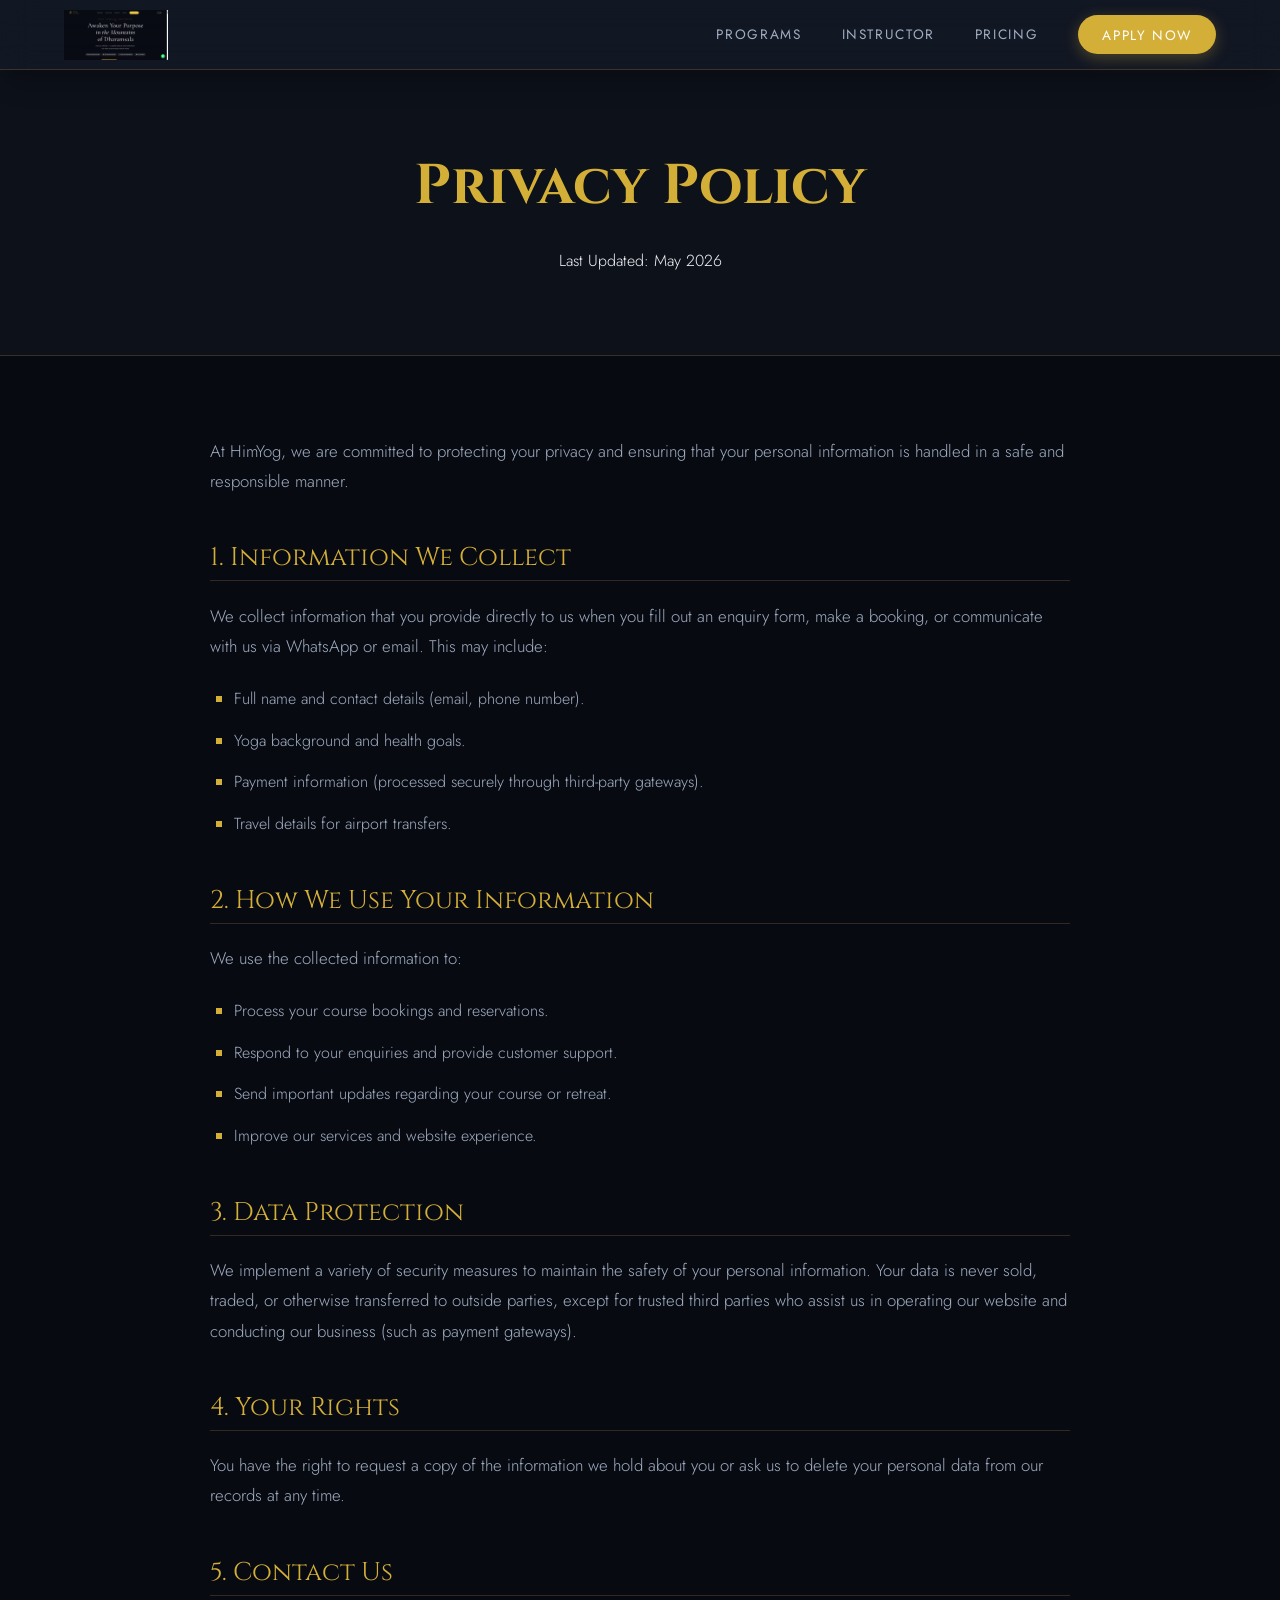
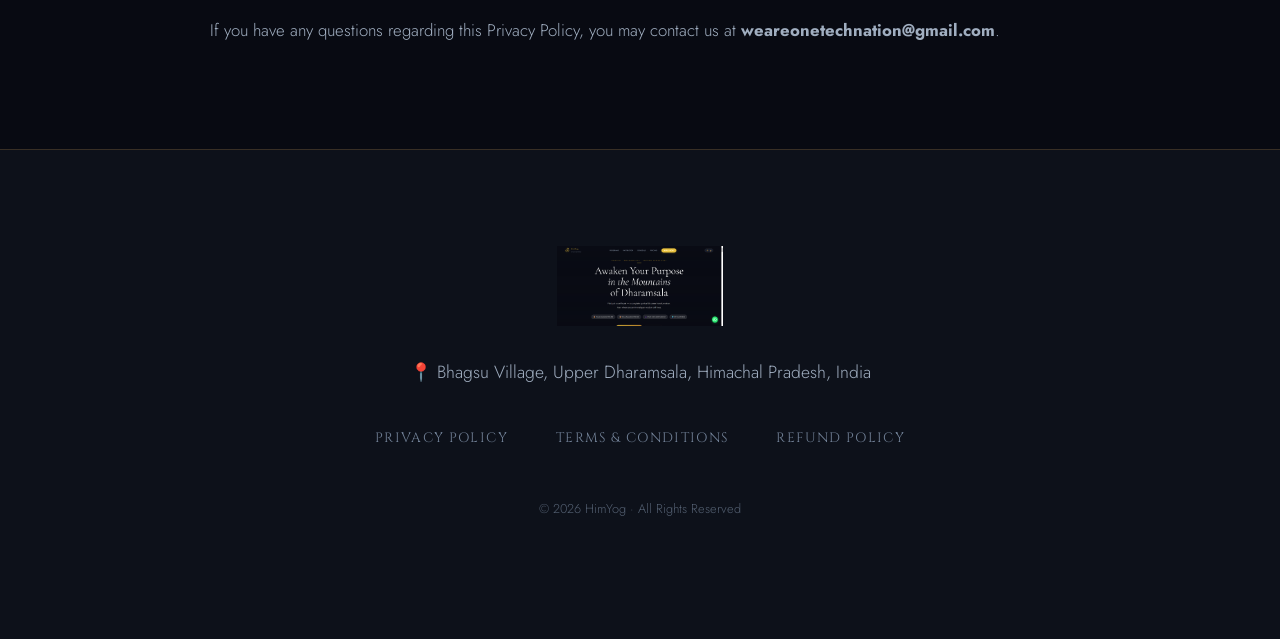
==== commit a476edbf: "Branding: Integrated the new professional brand logo across all pages" ====
--- a/privacy-policy.html
+++ b/privacy-policy.html
@@ -14,8 +14,7 @@
 <nav id="navbar" class="scrolled">
   <div class="nav-inner">
     <a href="index.html" class="nav-logo">
-      <span class="om-symbol">ॐ</span>
-      <div class="logo-words"><strong>HimYog</strong><em>YOGA KENDRA</em></div>
+      <img src="logo.png" alt="HimYog Logo" class="logo-img"/>
     </a>
     <ul class="nav-links">
       <li><a href="index.html#programs">Programs</a></li>
@@ -64,9 +63,8 @@
 
 <footer>
   <div class="footer-inner">
-    <div class="nav-logo" style="justify-content:center;margin-bottom:1rem">
-      <span class="om-symbol">ॐ</span>
-      <div class="logo-words"><strong>HimYog</strong><em>YOGA KENDRA</em></div>
+    <div class="nav-logo" style="justify-content:center;margin-bottom:1.5rem">
+      <img src="logo.png" alt="HimYog Logo" class="logo-img footer-logo"/>
     </div>
     <p>📍 Bhagsu Village, Upper Dharamsala, Himachal Pradesh, India</p>
     <div class="footer-links legal">
--- a/style.css
+++ b/style.css
@@ -1442,3 +1442,21 @@
   .policy-hero { padding: 100px 20px 60px; }
   .policy-wrap { padding: 40px 20px; }
 }
+
+/* LOGO */
+.logo-img {
+  height: 50px;
+  width: auto;
+  transition: transform 0.3s ease;
+  filter: brightness(1.1);
+}
+.footer-logo {
+  height: 80px;
+  margin-bottom: 0.5rem;
+}
+.nav-logo:hover .logo-img {
+  transform: scale(1.05);
+}
+@media (max-width: 768px) {
+  .logo-img { height: 40px; }
+}
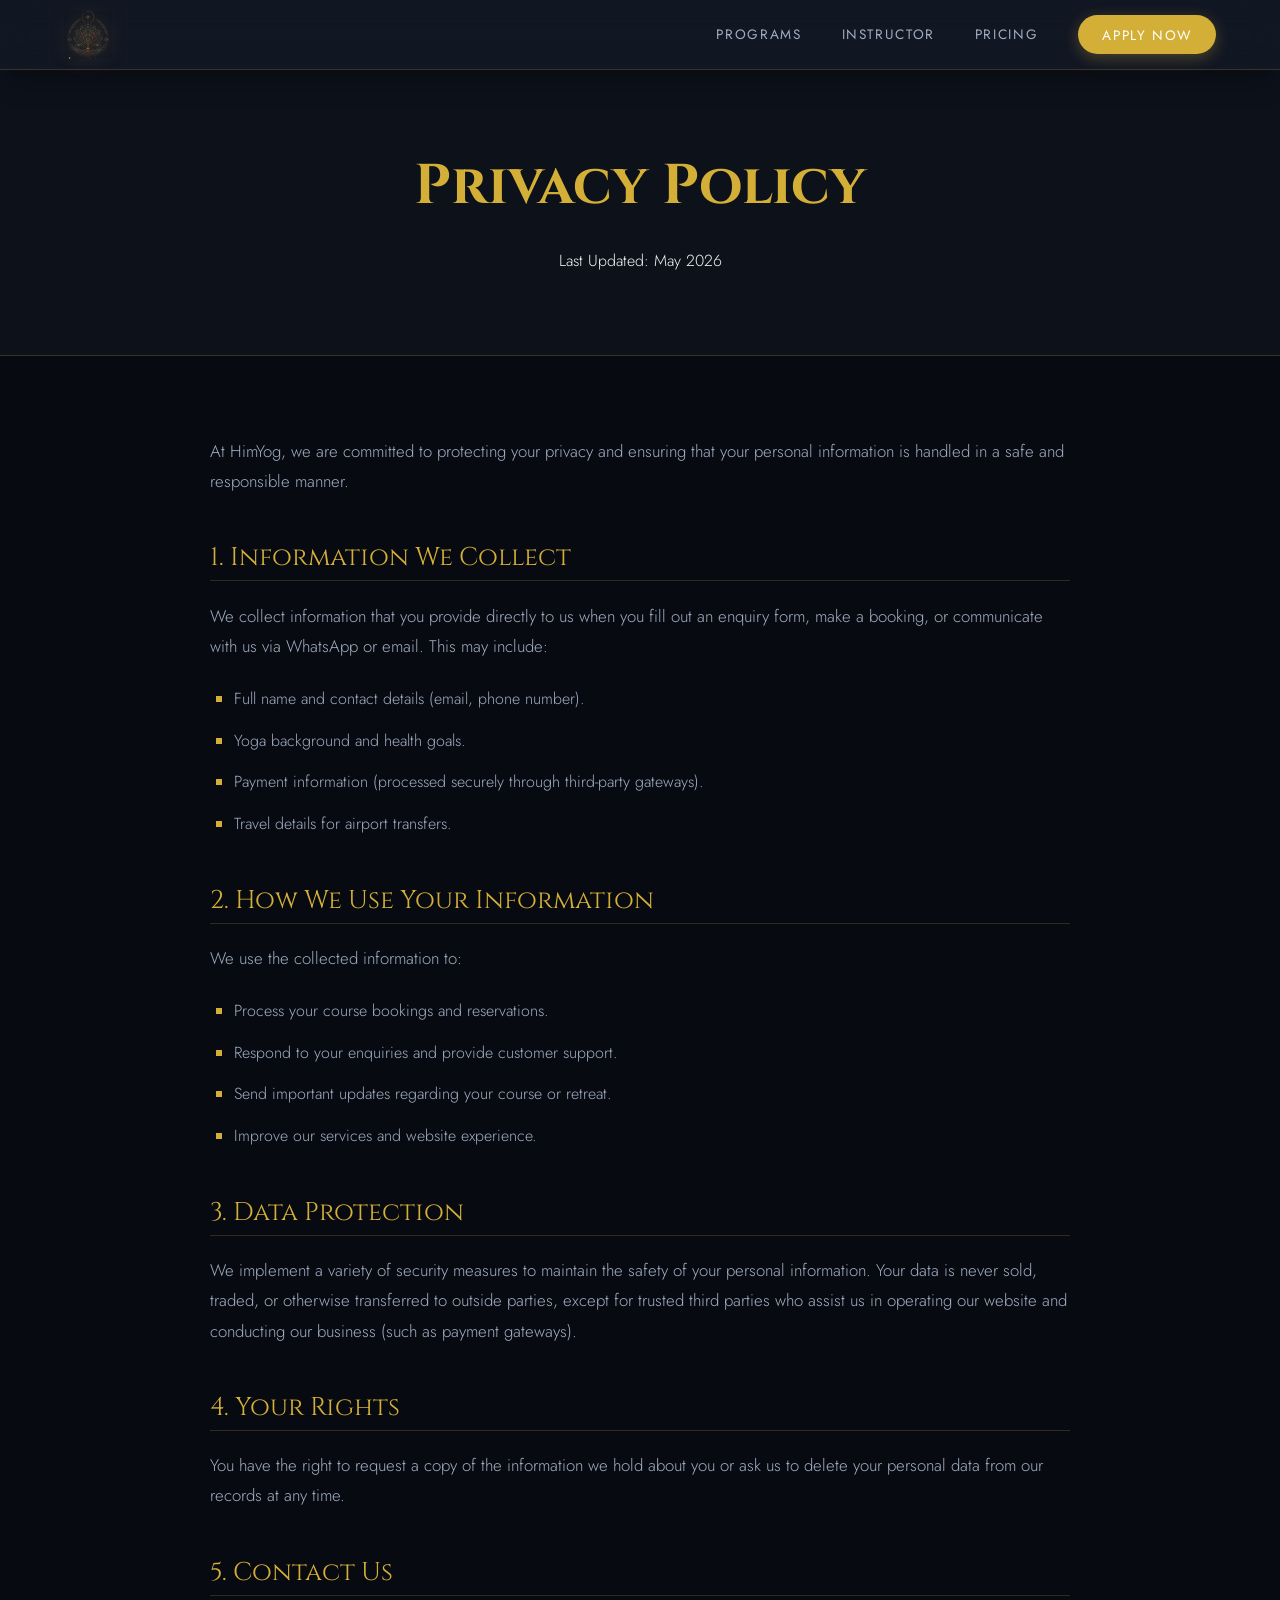
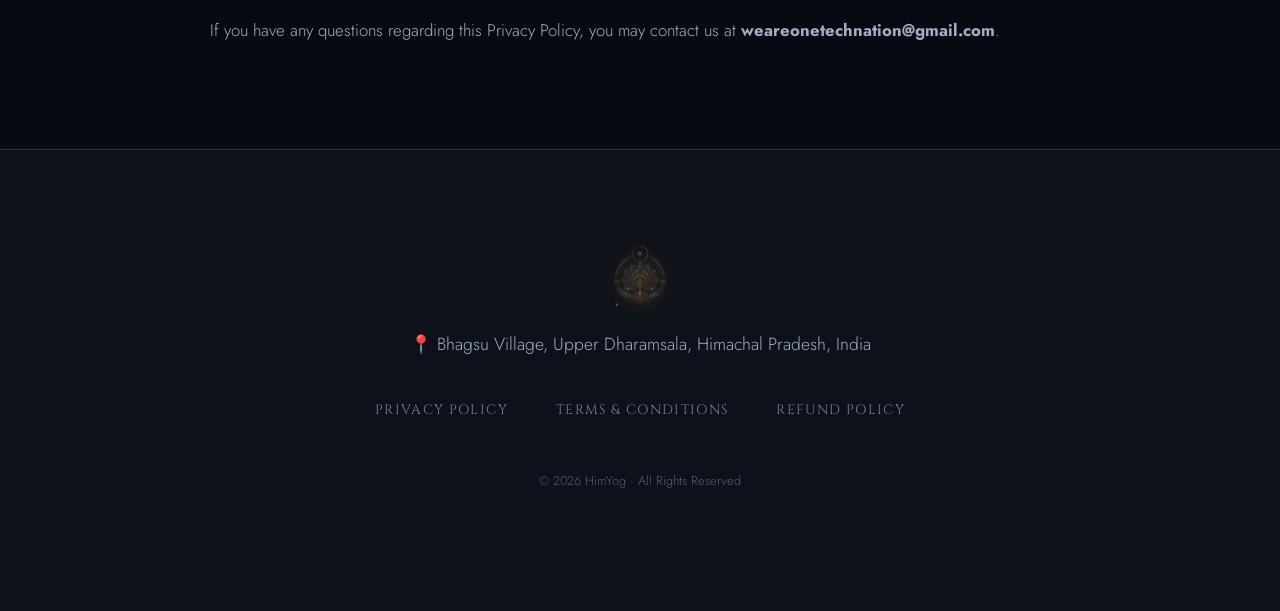
==== commit 8fe57e10: "Fix: Add inline styling to navbar and footer logo images to prevent cache layout issues and bump ser" ====
--- a/privacy-policy.html
+++ b/privacy-policy.html
@@ -14,7 +14,7 @@
 <nav id="navbar" class="scrolled">
   <div class="nav-inner">
     <a href="index.html" class="nav-logo">
-      <img src="logo.png" alt="HimYog Logo" class="logo-img"/>
+      <img src="logo.png" alt="HimYog Logo" class="logo-img" style="height: 48px; width: auto; object-fit: contain;"/>
     </a>
     <ul class="nav-links">
       <li><a href="index.html#programs">Programs</a></li>
@@ -64,7 +64,7 @@
 <footer>
   <div class="footer-inner">
     <div class="nav-logo" style="justify-content:center;margin-bottom:1.5rem">
-      <img src="logo.png" alt="HimYog Logo" class="logo-img footer-logo"/>
+      <img src="logo.png" alt="HimYog Logo" class="logo-img footer-logo" style="height: 60px; width: auto; object-fit: contain;"/>
     </div>
     <p>📍 Bhagsu Village, Upper Dharamsala, Himachal Pradesh, India</p>
     <div class="footer-links legal">
--- a/style.css
+++ b/style.css
@@ -227,7 +227,7 @@
   display: flex;
   align-items: center;
   justify-content: center;
-  padding: 120px 20px 80px;
+  padding: 140px 20px 80px;
   overflow: hidden;
   background: var(--bg);
 }
@@ -236,42 +236,39 @@
   inset: 0;
   z-index: 0;
 }
-.hero-bg-img {
-  position: absolute;
-  inset: 0;
-  width: 100%;
-  height: 100%;
-  object-fit: cover;
-  opacity: 0.35;
-  filter: contrast(1.1) brightness(0.8);
-}
-[data-theme="light"] .hero-bg-img {
-  opacity: 0.15;
-  filter: grayscale(1) contrast(1.2);
-}
-
-.hero-video-banner {
+.hero-slider {
   position: absolute;
   inset: 0;
   z-index: 0;
 }
-.hero-video {
-  width: 100%;
-  height: 100%;
-  object-fit: cover;
-}
-
+.hero-slide {
+  position: absolute;
+  inset: 0;
+  background-size: cover;
+  background-position: center;
+  opacity: 0;
+  transform: scale(1.05);
+  transition: opacity 1.5s ease-in-out, transform 1.5s ease-in-out;
+}
+.hero-slide.active {
+  opacity: 0.45;
+  transform: scale(1);
+}
+[data-theme="light"] .hero-slide.active {
+  opacity: 0.18;
+  filter: grayscale(1) contrast(1.2);
+}
 
 .hero-overlay {
   position: absolute;
   inset: 0;
-  background: linear-gradient(to bottom, rgba(8, 10, 18, 0.4) 0%, rgba(8, 10, 18, 0.7) 100%);
+  background: linear-gradient(to bottom, rgba(8, 10, 18, 0.4) 0%, rgba(8, 10, 18, 0.8) 100%);
   z-index: 1;
   transition: var(--transition);
 }
 
 [data-theme="light"] .hero-overlay {
-  background: rgba(255, 255, 255, 0.05); /* Extremely subtle tint to help white text */
+  background: linear-gradient(to bottom, rgba(255, 255, 255, 0.1) 0%, rgba(255, 255, 255, 0.75) 100%);
 }
 
 .hero-content {
@@ -281,6 +278,7 @@
   max-width: 1000px;
   color: var(--text-main);
   transition: var(--transition);
+  width: 100%;
 }
 [data-theme="dark"] .hero-content {
   color: #FFFFFF;
@@ -292,7 +290,7 @@
 .eyebrow {
   font-family: 'Cinzel', serif;
   font-size: 0.85rem;
-  letter-spacing: 0.4em;
+  letter-spacing: 0.35em;
   text-transform: uppercase;
   color: var(--gold);
   margin-bottom: 2rem;
@@ -311,52 +309,266 @@
   background: var(--gold);
 }
 #hero h1 {
-  font-family: 'Cormorant Garamond', serif;
-  font-size: clamp(3rem, 8vw, 6rem);
-  font-weight: 300;
-  line-height: 1.05;
+  font-family: 'Cinzel', serif;
+  font-size: clamp(2.5rem, 6.5vw, 4.8rem);
+  font-weight: 400;
+  line-height: 1.2;
   margin-bottom: 2rem;
   color: var(--text-main);
+  letter-spacing: -0.01em;
 }
 [data-theme="dark"] #hero h1 {
   color: #FFFFFF;
 }
+.cormorant-cursive {
+  font-family: 'Cormorant Garamond', serif;
+  font-style: italic;
+  font-weight: 300;
+  text-transform: none;
+  color: var(--gold);
+  text-shadow: 0 0 20px rgba(212, 175, 55, 0.25);
+  display: block;
+}
 
 .hero-sub {
-  font-size: clamp(1.1rem, 2vw, 1.3rem);
-  color: var(--text-dim);
-  max-width: 700px;
+  font-size: clamp(1rem, 1.8vw, 1.2rem);
+  color: var(--text-dim);
+  max-width: 750px;
   margin: 0 auto 3rem;
-  line-height: 1.8;
+  line-height: 1.75;
 }
 [data-theme="dark"] .hero-sub {
-  color: rgba(255, 255, 255, 0.95);
+  color: rgba(255, 255, 255, 0.9);
   text-shadow: 0 2px 8px rgba(0,0,0,0.4);
 }
-.trust-row {
-  display: flex;
+
+/* DISCOVERY FORM BAR */
+.discovery-bar-form {
+  width: 100%;
+  max-width: 950px;
+  margin: 3rem auto 2.5rem;
+  z-index: 5;
+  position: relative;
+}
+.discovery-bar {
+  display: flex;
+  background: rgba(13, 17, 26, 0.45);
+  backdrop-filter: blur(25px) saturate(180%);
+  -webkit-backdrop-filter: blur(25px) saturate(180%);
+  border: 1px solid rgba(255, 255, 255, 0.08);
+  border-radius: var(--radius-full);
+  padding: 0.5rem;
+  align-items: center;
+  box-shadow: 0 20px 45px rgba(0, 0, 0, 0.45);
+  transition: border-color 0.3s, box-shadow 0.3s;
+}
+[data-theme="light"] .discovery-bar {
+  background: rgba(255, 255, 255, 0.7);
+  border: 1px solid rgba(0, 0, 0, 0.08);
+  box-shadow: 0 20px 45px rgba(0, 0, 0, 0.08);
+}
+.discovery-bar:focus-within {
+  border-color: var(--gold);
+  box-shadow: 0 20px 45px rgba(212, 175, 55, 0.18);
+}
+.discovery-field {
+  flex: 1;
+  display: flex;
+  flex-direction: column;
+  text-align: left;
+  padding: 0.5rem 1.5rem;
+}
+.discovery-field label {
+  font-family: 'Jost', sans-serif;
+  font-size: 0.65rem;
+  text-transform: uppercase;
+  letter-spacing: 0.15em;
+  color: var(--gold);
+  margin-bottom: 0.25rem;
+  font-weight: 500;
+}
+.discovery-field select,
+.discovery-field input {
+  background: transparent;
+  border: none;
+  color: var(--text-main);
+  font-family: 'Jost', sans-serif;
+  font-size: 0.95rem;
+  font-weight: 400;
+  outline: none;
+  width: 100%;
+  padding: 0.2rem 0;
+  cursor: pointer;
+}
+.discovery-field select {
+  appearance: none;
+  -webkit-appearance: none;
+  -moz-appearance: none;
+  background-image: url("data:image/svg+xml,%3Csvg xmlns='http://www.w3.org/2000/svg' width='24' height='24' viewBox='0 0 24 24' fill='none' stroke='%23D4AF37' stroke-width='2' stroke-linecap='round' stroke-linejoin='round'%3E%3Cpolyline points='6 9 12 15 18 9'%3E%3C/polyline%3E%3C/svg%3E");
+  background-repeat: no-repeat;
+  background-position: right 0.5rem center;
+  background-size: 0.9rem;
+  padding-right: 1.8rem !important;
+}
+.discovery-field select option {
+  background: var(--bg-alt);
+  color: var(--text-main);
+}
+.discovery-field input::placeholder {
+  color: var(--text-mute);
+}
+.discovery-separator {
+  width: 1px;
+  height: 35px;
+  background: rgba(255, 255, 255, 0.1);
+}
+[data-theme="light"] .discovery-separator {
+  background: rgba(0, 0, 0, 0.08);
+}
+.btn-discovery {
+  background: linear-gradient(135deg, var(--gold), #c8872a);
+  color: #1a0800;
+  border: none;
+  border-radius: var(--radius-full);
+  padding: 1rem 2.2rem;
+  font-family: 'Jost', sans-serif;
+  font-weight: 500;
+  font-size: 0.9rem;
+  letter-spacing: 0.05em;
+  cursor: pointer;
+  transition: all 0.3s;
+  white-space: nowrap;
+}
+.btn-discovery:hover {
+  transform: translateY(-2px);
+  box-shadow: 0 8px 25px rgba(227, 165, 79, 0.4);
+}
+.discovery-message {
+  margin-top: 1rem;
+  padding: 1rem;
+  border-radius: var(--radius-md);
+  text-align: center;
+  font-weight: 400;
+  font-size: 0.95rem;
+  animation: fadeIn 0.4s ease;
+}
+.discovery-message.success {
+  background: rgba(72, 187, 120, 0.15);
+  border: 1px solid var(--success);
+  color: #81e6d9;
+}
+[data-theme="light"] .discovery-message.success {
+  color: #276749;
+}
+.discovery-message.error {
+  background: rgba(245, 101, 101, 0.15);
+  border: 1px solid var(--error);
+  color: #feb2b2;
+}
+[data-theme="light"] .discovery-message.error {
+  color: #9b2c2c;
+}
+
+/* PILL BUTTONS */
+.hero-btns-pills {
+  display: flex;
+  justify-content: center;
+  gap: 1.2rem;
+  margin-bottom: 3.5rem;
   flex-wrap: wrap;
+}
+.btn-pill {
+  display: inline-flex;
+  align-items: center;
+  gap: 0.5rem;
+  padding: 0.75rem 1.8rem;
+  border-radius: var(--radius-full);
+  font-family: 'Jost', sans-serif;
+  font-size: 0.85rem;
+  letter-spacing: 0.08em;
+  text-transform: uppercase;
+  font-weight: 500;
+  transition: all 0.3s cubic-bezier(0.4, 0, 0.2, 1);
+}
+.btn-pill.primary {
+  background: rgba(212, 175, 55, 0.15);
+  border: 1px solid var(--gold);
+  color: var(--gold);
+  backdrop-filter: blur(10px);
+}
+.btn-pill.primary:hover {
+  background: var(--gold);
+  color: #1a0800;
+  transform: translateY(-2px);
+  box-shadow: 0 8px 25px rgba(212, 175, 55, 0.35);
+}
+.btn-pill.outline {
+  background: rgba(255, 255, 255, 0.05);
+  border: 1px solid rgba(255, 255, 255, 0.15);
+  color: #fff;
+  backdrop-filter: blur(10px);
+}
+[data-theme="light"] .btn-pill.outline {
+  background: rgba(0, 0, 0, 0.03);
+  border: 1px solid rgba(0, 0, 0, 0.12);
+  color: var(--text-main);
+}
+.btn-pill.outline:hover {
+  background: rgba(255, 255, 255, 0.12);
+  border-color: rgba(255, 255, 255, 0.3);
+  transform: translateY(-2px);
+}
+[data-theme="light"] .btn-pill.outline:hover {
+  background: rgba(0, 0, 0, 0.06);
+  border-color: rgba(0, 0, 0, 0.2);
+}
+
+/* TRUST INDICATOR */
+.hero-trust-line {
+  display: flex;
   justify-content: center;
+  align-items: center;
   gap: 1rem;
-  margin-bottom: 3.5rem;
-}
-.trust-row span {
-  background: var(--bg-accent);
-  border: 1px solid var(--glass-border);
-  backdrop-filter: blur(10px);
-  border-radius: var(--radius-full);
-  padding: 0.5rem 1.2rem;
-  font-size: 0.85rem;
-  color: var(--text-dim);
-  font-family: 'Cinzel', serif;
-}
-[data-theme="dark"] .trust-row span {
-  color: #FFFFFF;
-  background: rgba(255, 255, 255, 0.1);
-  border: 1px solid rgba(255, 255, 255, 0.2);
-}
-
-.hero-btns{display:flex;flex-wrap:wrap;justify-content:center;gap:1rem}
+  font-family: 'Jost', sans-serif;
+  font-size: 0.8rem;
+  letter-spacing: 0.1em;
+  text-transform: uppercase;
+  color: var(--text-dim);
+  opacity: 0.85;
+}
+.hero-trust-line .dot-separator {
+  color: var(--gold);
+  font-weight: bold;
+}
+
+/* SLIDER PAGINATION DOTS */
+.slider-pagination {
+  position: absolute;
+  bottom: 2rem;
+  left: 50%;
+  transform: translateX(-50%);
+  display: flex;
+  gap: 0.8rem;
+  z-index: 10;
+}
+.slider-pagination .dot {
+  width: 10px;
+  height: 10px;
+  border-radius: 50%;
+  background: rgba(255, 255, 255, 0.3);
+  cursor: pointer;
+  transition: all 0.3s ease;
+  border: 1px solid rgba(0, 0, 0, 0.1);
+}
+.slider-pagination .dot:hover {
+  background: rgba(255, 255, 255, 0.6);
+}
+.slider-pagination .dot.active {
+  background: var(--gold);
+  transform: scale(1.2);
+  box-shadow: 0 0 10px var(--gold-glow);
+}
+
 .scroll-hint{position:absolute;bottom:2rem;left:50%;transform:translateX(-50%);text-align:center;z-index:2;opacity:.5}
 .scroll-hint span{font-size:.7rem;letter-spacing:.2em;text-transform:uppercase;display:block;margin-bottom:.5rem;color:var(--gold)}
 .scroll-hint .line{width:1px;height:40px;background:linear-gradient(to bottom,var(--gold),transparent);margin:0 auto;animation:lineGrow 2s ease-in-out infinite}
@@ -386,6 +598,38 @@
 
 .btn-ghost.sm{padding:.6rem 1.4rem;font-size:.82rem}
 
+/* MOBILE DISCOVERY RESPONSIVENESS */
+@media (max-width: 900px) {
+  .discovery-bar {
+    flex-direction: column;
+    border-radius: var(--radius-md);
+    padding: 1.5rem;
+    gap: 1.2rem;
+    width: 100%;
+  }
+  .discovery-field {
+    width: 100%;
+    padding: 0;
+  }
+  .discovery-separator {
+    width: 100%;
+    height: 1px;
+    background: rgba(255, 255, 255, 0.1);
+  }
+  .btn-discovery {
+    width: 100%;
+    padding: 1.1rem;
+    text-align: center;
+  }
+  .hero-trust-line {
+    flex-direction: column;
+    gap: 0.4rem;
+  }
+  .hero-trust-line .dot-separator {
+    display: none;
+  }
+}
+
 /* ===== SECTIONS ===== */
 .section-wrap {
   max-width: 1400px;
@@ -437,7 +681,7 @@
 }
 .stat .num {
   font-family: 'Cinzel', serif;
-  font-size: clamp(3rem, 5vw, 4rem);
+  font-size: clamp(2.2rem, 4vw, 3.2rem);
   color: var(--gold);
   line-height: 1;
   font-weight: 600;
@@ -983,6 +1227,7 @@
   border-radius: var(--radius-lg);
   text-align: center;
   transition: var(--transition);
+  position: relative;
 }
 .prcard.best {
   border-color: var(--gold);
@@ -1002,6 +1247,7 @@
   font-weight: 700;
   letter-spacing: 0.1em;
   text-transform: uppercase;
+  z-index: 10;
 }
 .prcard h4 {
   font-size: 1.8rem;
@@ -1443,20 +1689,199 @@
   .policy-wrap { padding: 40px 20px; }
 }
 
-/* LOGO */
+/* ===== LOGO IMAGE STYLES ===== */
 .logo-img {
-  height: 50px;
+  height: 48px;
   width: auto;
-  transition: transform 0.3s ease;
-  filter: brightness(1.1);
-}
-.footer-logo {
-  height: 80px;
+  object-fit: contain;
+  filter: drop-shadow(0 0 10px rgba(212, 175, 55, 0.35));
+  transition: var(--transition);
+}
+.logo-img:hover {
+  transform: scale(1.05);
+}
+.logo-img.footer-logo {
+  height: 60px;
+}
+
+/* ===== ENQUIRY MODAL ===== */
+body.no-scroll {
+  overflow: hidden;
+}
+.modal-overlay {
+  position: fixed;
+  inset: 0;
+  background: rgba(8, 10, 18, 0.75);
+  backdrop-filter: blur(12px);
+  -webkit-backdrop-filter: blur(12px);
+  z-index: 10000;
+  display: flex;
+  align-items: center;
+  justify-content: center;
+  padding: 20px;
+  transition: opacity 0.3s ease, visibility 0.3s ease;
+}
+.modal-overlay.hidden {
+  opacity: 0;
+  visibility: hidden;
+  pointer-events: none;
+}
+.modal-content {
+  background: var(--bg-accent);
+  border: 1px solid var(--gold);
+  border-radius: var(--radius-lg);
+  padding: 3rem 2.5rem;
+  max-width: 480px;
+  width: 100%;
+  position: relative;
+  box-shadow: 0 25px 50px -12px rgba(0, 0, 0, 0.5), 0 0 40px rgba(212, 175, 55, 0.15);
+  animation: modalSlideUp 0.4s cubic-bezier(0.16, 1, 0.3, 1);
+}
+@keyframes modalSlideUp {
+  from { transform: translateY(30px); opacity: 0; }
+  to { transform: translateY(0); opacity: 1; }
+}
+.modal-close {
+  position: absolute;
+  top: 1.2rem;
+  right: 1.5rem;
+  background: transparent;
+  border: none;
+  color: var(--text-mute);
+  font-size: 2.2rem;
+  line-height: 1;
+  cursor: pointer;
+  transition: var(--transition);
+}
+.modal-close:hover {
+  color: var(--gold);
+  transform: rotate(90deg);
+}
+#modalTitle {
+  font-family: 'Cinzel', serif;
+  font-size: 1.8rem;
+  color: var(--text-main);
   margin-bottom: 0.5rem;
-}
-.nav-logo:hover .logo-img {
-  transform: scale(1.05);
-}
-@media (max-width: 768px) {
-  .logo-img { height: 40px; }
-}
+  text-align: center;
+}
+.modal-sub {
+  color: var(--gold);
+  font-family: 'Jost', sans-serif;
+  font-size: 0.9rem;
+  letter-spacing: 0.08em;
+  text-transform: uppercase;
+  font-weight: 500;
+  margin-bottom: 2rem;
+  text-align: center;
+}
+.modal-content .fg {
+  margin-bottom: 1.5rem;
+  text-align: left;
+}
+.modal-content .fg label {
+  display: block;
+  font-family: 'Cinzel', serif;
+  font-size: 0.8rem;
+  letter-spacing: 0.1em;
+  color: var(--gold);
+  margin-bottom: 0.6rem;
+  text-transform: uppercase;
+}
+.modal-content .fg input {
+  width: 100%;
+  background: var(--bg);
+  border: 1px solid var(--glass-border);
+  border-radius: var(--radius-md);
+  padding: 1rem 1.2rem;
+  color: var(--text-main);
+  font-family: 'Jost', sans-serif;
+  font-size: 1rem;
+  transition: var(--transition);
+  outline: none;
+}
+.modal-content .fg input:focus {
+  border-color: var(--gold);
+  background: var(--bg-alt);
+  box-shadow: 0 0 0 4px rgba(212, 175, 55, 0.1);
+}
+
+/* ===== CARD ACTIONS ===== */
+.card-actions {
+  display: flex;
+  gap: 0.8rem;
+  margin-top: 1.5rem;
+  width: 100%;
+}
+.card-actions .btn-primary,
+.card-actions .btn-wa {
+  flex: 1;
+}
+
+/* ===== WHATSAPP CTA BUTTON ===== */
+.btn-wa {
+  display: inline-flex;
+  align-items: center;
+  justify-content: center;
+  gap: 0.5rem;
+  background: #25D366;
+  color: #FFFFFF !important;
+  padding: 0.8rem 1.8rem;
+  border-radius: var(--radius-full);
+  font-family: 'Jost', sans-serif;
+  font-weight: 500;
+  font-size: 0.9rem;
+  letter-spacing: 0.05em;
+  cursor: pointer;
+  transition: all 0.3s cubic-bezier(0.4, 0, 0.2, 1);
+  border: none;
+  text-decoration: none;
+  white-space: nowrap;
+}
+.btn-wa:hover {
+  background: #128C7E;
+  transform: translateY(-2px);
+  box-shadow: 0 8px 25px rgba(37, 211, 102, 0.35);
+}
+.btn-wa.sm {
+  padding: 0.6rem 1rem;
+  font-size: 0.82rem;
+}
+.btn-wa.full {
+  width: 100%;
+  text-align: center;
+}
+
+/* ===== MODAL OR DIVIDER ===== */
+.modal-divider {
+  display: flex;
+  align-items: center;
+  text-align: center;
+  margin: 1.2rem 0;
+  color: var(--text-mute);
+}
+.modal-divider::before,
+.modal-divider::after {
+  content: '';
+  flex: 1;
+  border-bottom: 1px solid var(--glass-border);
+}
+.modal-divider:not(:empty)::before {
+  margin-right: .75em;
+}
+.modal-divider:not(:empty)::after {
+  margin-left: .75em;
+}
+.modal-divider span {
+  font-family: 'Cinzel', serif;
+  font-size: 0.8rem;
+  text-transform: uppercase;
+  letter-spacing: 0.1em;
+  color: var(--text-mute);
+}
+
+@media (max-width: 480px) {
+  .card-actions {
+    flex-direction: column;
+    gap: 0.6rem;
+  }
+}
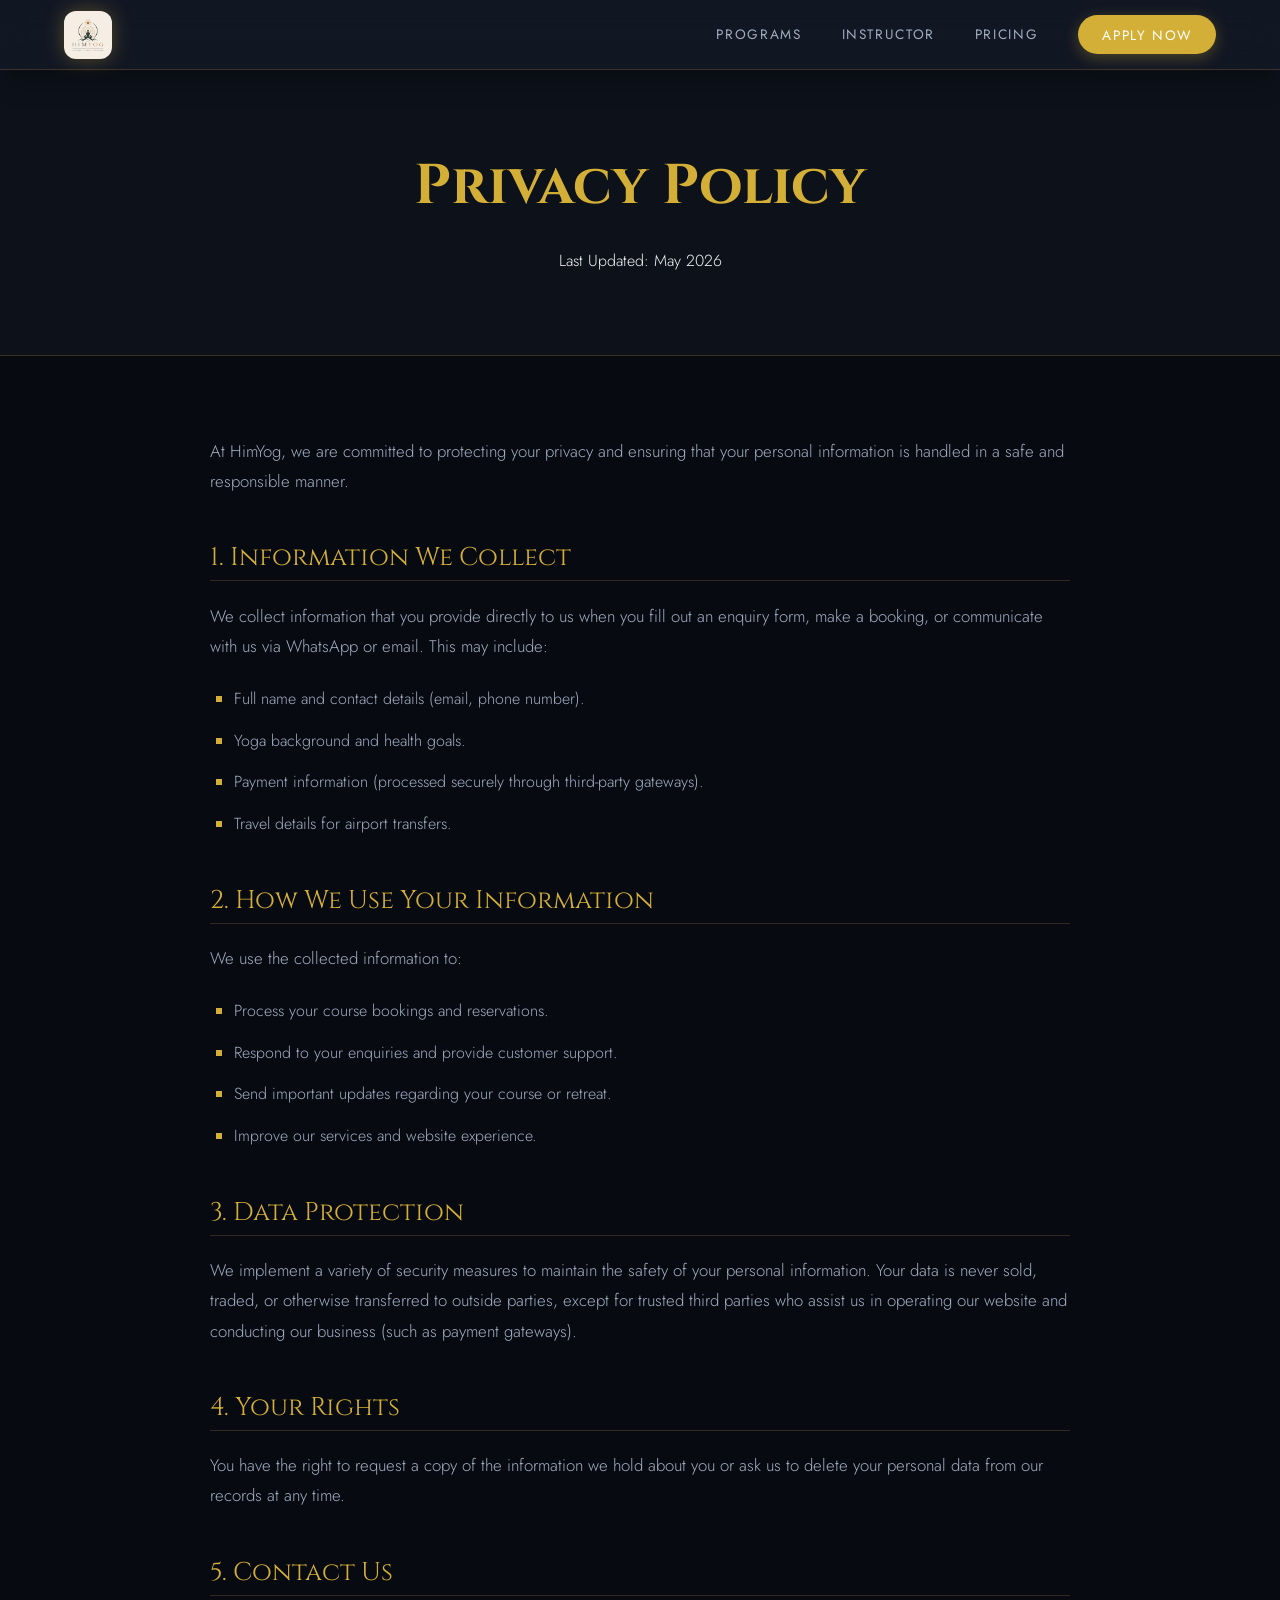
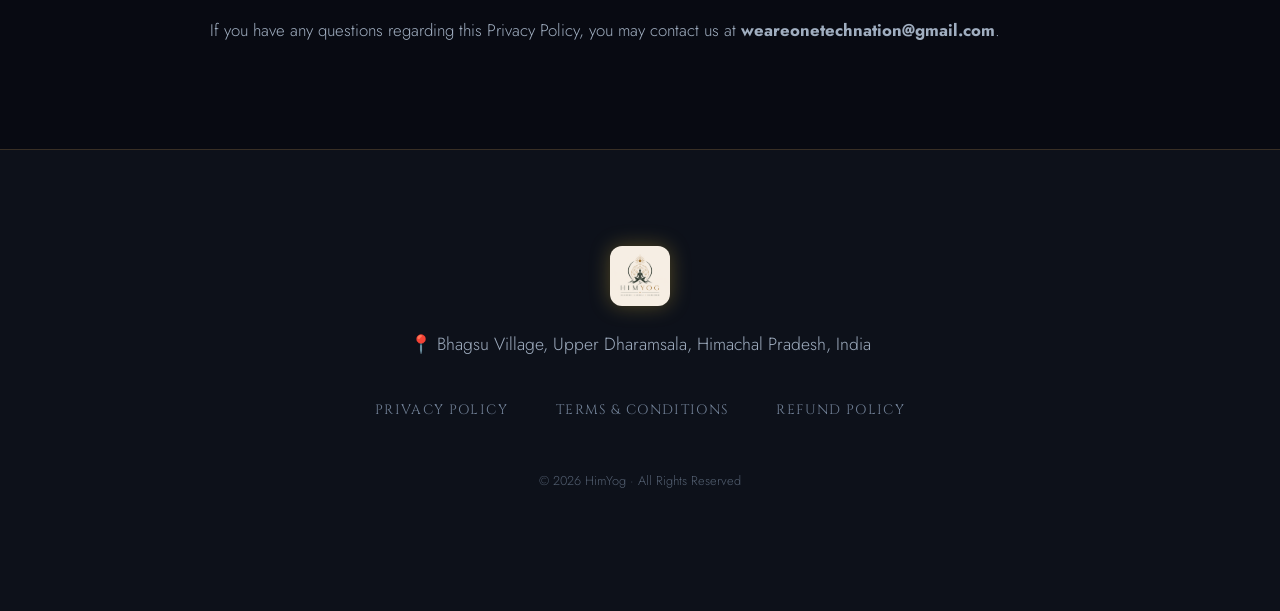
==== commit fc3d561d: "Add favicon to all pages" ====
--- a/privacy-policy.html
+++ b/privacy-policy.html
@@ -1,6 +1,7 @@
 <!DOCTYPE html>
 <html lang="en" data-theme="dark">
 <head>
+  <link rel="icon" type="image/jpeg" href="logo.jpg">
 <meta charset="UTF-8"/>
 <meta name="viewport" content="width=device-width,initial-scale=1.0"/>
 <title>Privacy Policy | HimYog</title>
--- a/style.css
+++ b/style.css
@@ -767,7 +767,7 @@
 }
 
 .quiz-result h4{font-family:'Cormorant Garamond',serif;font-size:1.4rem;color:var(--gold);margin-bottom:.5rem}
-.hidden{display:none}
+.hidden{display:none !important}
 
 /* ===== LOCATION ===== */
 .loc-wrap {
@@ -1474,9 +1474,16 @@
   .inst-stats { justify-content: center; }
   .ya-badges { justify-content: center; }
   .timeline::before { left: 30px; }
-  .titem { grid-template-columns: 80px 1fr; gap: 2rem; }
-  .ttime { text-align: left; }
-  .tdot { margin-left: 0; }
+  .titem { 
+    grid-template-columns: 60px 1fr; 
+    grid-template-areas: 
+      "dot time"
+      ". content";
+    gap: 0.5rem 0; 
+  }
+  .ttime { grid-area: time; text-align: left; padding-top: 0.2rem; }
+  .tdot { grid-area: dot; margin: 0 auto; }
+  .tcontent { grid-area: content; width: 100%; box-sizing: border-box; }
   .loc-float-card { left: 1rem; bottom: 1rem; }
   .loc-visual img { height: 400px; }
   .bpoint { text-align: left; }
@@ -1691,17 +1698,18 @@
 
 /* ===== LOGO IMAGE STYLES ===== */
 .logo-img {
-  height: 48px;
+  height: 90px;
   width: auto;
   object-fit: contain;
   filter: drop-shadow(0 0 10px rgba(212, 175, 55, 0.35));
+  border-radius: 12px;
   transition: var(--transition);
 }
 .logo-img:hover {
   transform: scale(1.05);
 }
 .logo-img.footer-logo {
-  height: 60px;
+  height: 120px;
 }
 
 /* ===== ENQUIRY MODAL ===== */
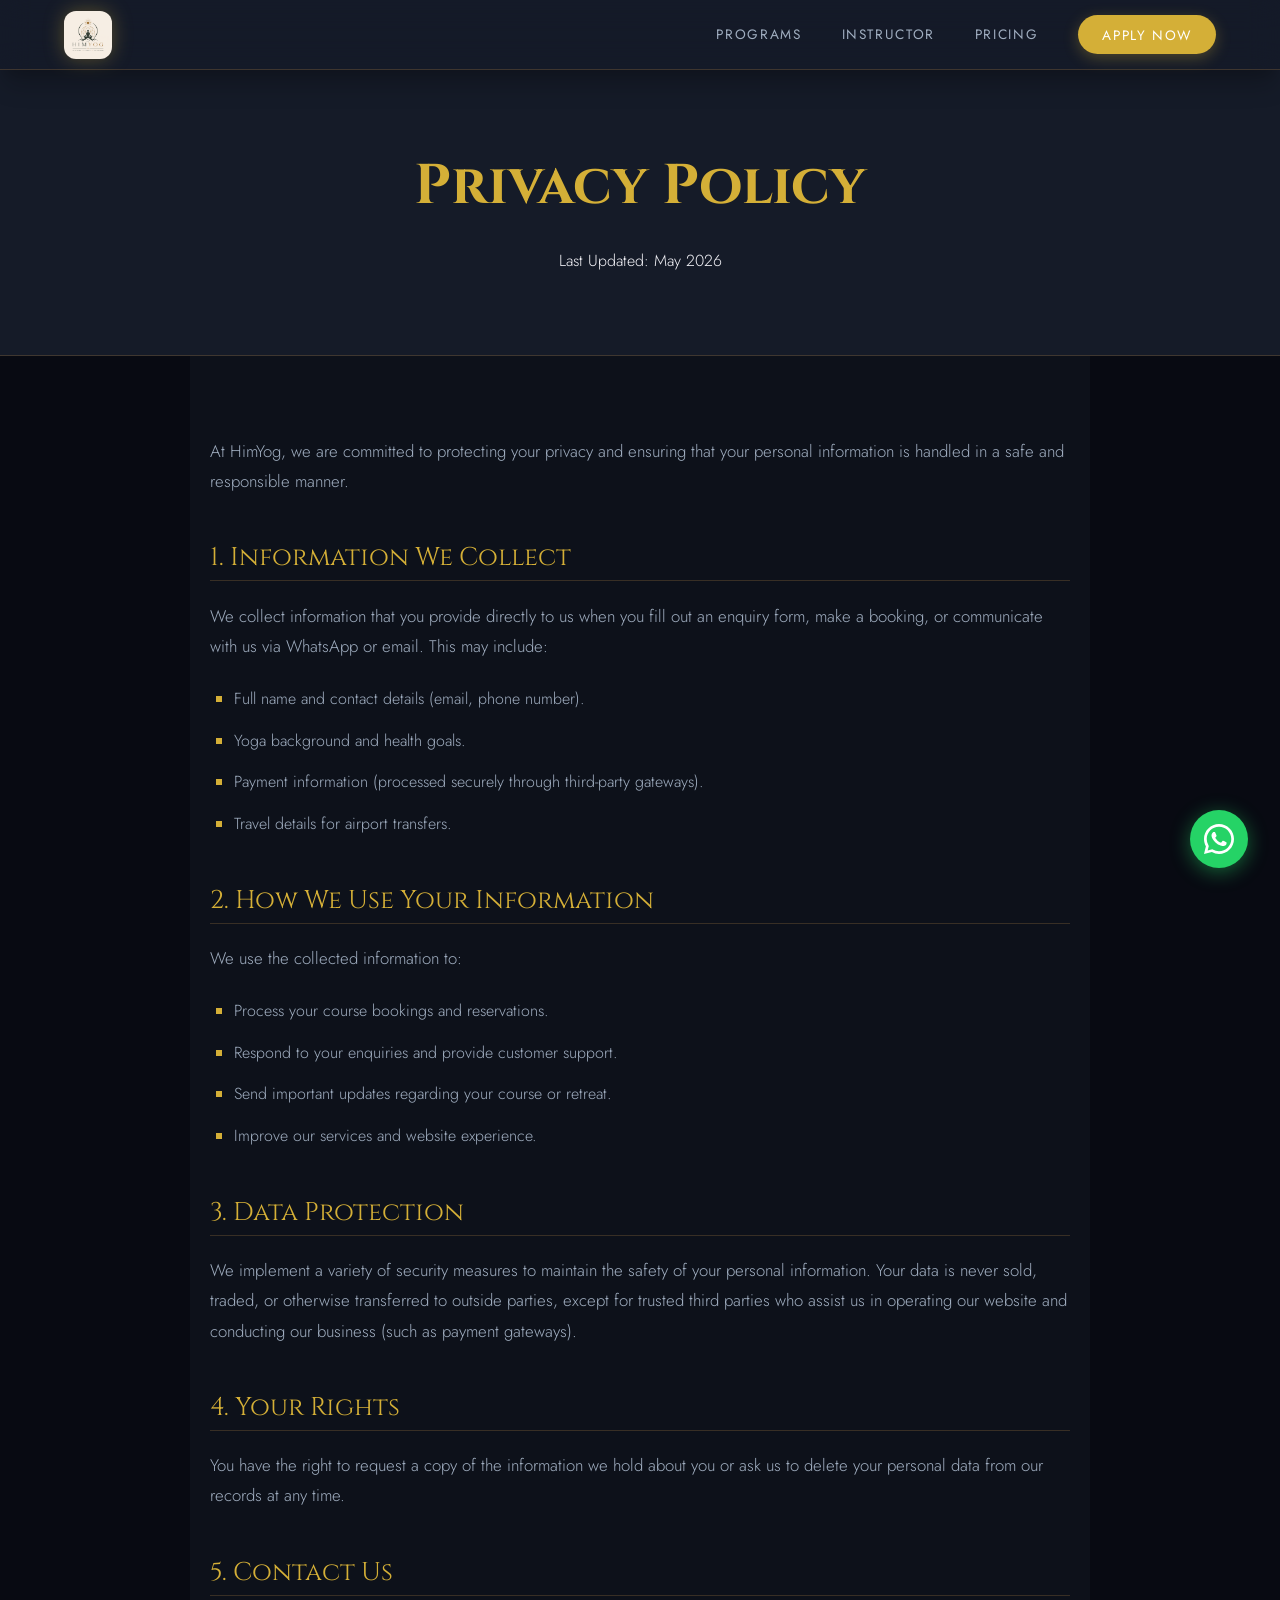
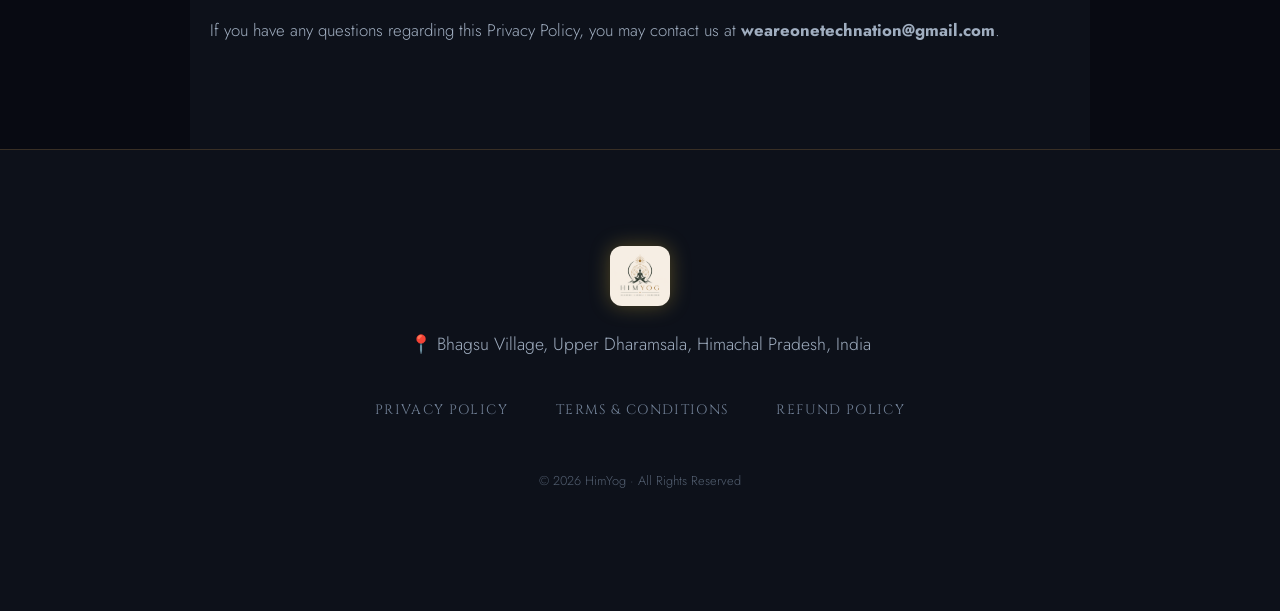
==== commit 9af03eec: "Update WhatsApp floating CTA with new number, 200hr/300hr dates calendar, and non-discounted pricing" ====
--- a/privacy-policy.html
+++ b/privacy-policy.html
@@ -8,9 +8,15 @@
 <link rel="preconnect" href="https://fonts.googleapis.com"/>
 <link rel="preconnect" href="https://fonts.gstatic.com" crossorigin/>
 <link href="https://fonts.googleapis.com/css2?family=Cormorant+Garamond:ital,wght@0,300;0,400;0,600;1,300;1,400&family=Jost:wght@300;400;500&family=Cinzel:wght@400;600&display=swap" rel="stylesheet"/>
-<link rel="stylesheet" href="style.css"/>
+<link rel="stylesheet" href="style.css?v=15"/>
 </head>
 <body>
+
+<!-- FLOATING WHATSAPP -->
+<a href="https://wa.me/918894787858?text=Namaste!%20I%20would%20like%20to%20enquire%20about%20HimYog%20Yoga%20courses." class="whatsapp-float" target="_blank" rel="noopener noreferrer" aria-label="Chat on WhatsApp +91 88947 87858">
+  <span class="wa-tooltip">💬 Chat on WhatsApp (+91 88947 87858)</span>
+  <svg viewBox="0 0 24 24" fill="currentColor"><path d="M17.472 14.382c-.297-.149-1.758-.867-2.03-.967-.273-.099-.471-.148-.67.15-.197.297-.767.966-.94 1.164-.173.199-.347.223-.644.075-.297-.15-1.255-.463-2.39-1.475-.883-.788-1.48-1.761-1.653-2.059-.173-.297-.018-.458.13-.606.134-.133.298-.347.446-.52.149-.174.198-.298.298-.497.099-.198.05-.371-.025-.52-.075-.149-.669-1.612-.916-2.207-.242-.579-.487-.5-.669-.51-.173-.008-.371-.01-.57-.01-.198 0-.52.074-.792.372-.272.297-1.04 1.016-1.04 2.479 0 1.462 1.065 2.875 1.213 3.074.149.198 2.096 3.2 5.077 4.487.709.306 1.262.489 1.694.625.712.227 1.36.195 1.871.118.571-.085 1.758-.719 2.006-1.413.248-.694.248-1.289.173-1.413-.074-.124-.272-.198-.57-.347z"/><path d="M12 0C5.373 0 0 5.373 0 12c0 2.136.562 4.14 1.535 5.876L0 24l6.29-1.51A11.933 11.933 0 0012 24c6.627 0 12-5.373 12-12S18.627 0 12 0zm0 21.818a9.818 9.818 0 01-4.998-1.366l-.358-.213-3.732.896.944-3.63-.234-.373A9.79 9.79 0 012.182 12C2.182 6.58 6.58 2.182 12 2.182c5.42 0 9.818 4.398 9.818 9.818 0 5.42-4.398 9.818-9.818 9.818z"/></svg>
+</a>
 
 <nav id="navbar" class="scrolled">
   <div class="nav-inner">
--- a/style.css
+++ b/style.css
@@ -1215,87 +1215,273 @@
   border-color: var(--gold);
   box-shadow: 0 4px 15px rgba(212, 175, 55, 0.3);
 }
+/* ===== PRICING PANELS & GRID ===== */
+.plan-panel {
+  width: 100%;
+}
+
 .pgrid {
   display: grid;
-  grid-template-columns: repeat(auto-fit, minmax(320px, 1fr));
+  grid-template-columns: repeat(2, minmax(0, 420px));
+  justify-content: center;
   gap: 2.5rem;
-}
+  margin: 3.5rem auto 0;
+  width: 100%;
+}
+
+@media (max-width: 860px) {
+  .pgrid {
+    grid-template-columns: minmax(0, 440px);
+  }
+}
+
 .prcard {
   background: var(--glass);
   border: 1px solid var(--glass-border);
-  padding: 4rem 3rem;
+  padding: 3.5rem 2.2rem 2.8rem;
   border-radius: var(--radius-lg);
   text-align: center;
-  transition: var(--transition);
+  transition: transform 0.3s ease, border-color 0.3s ease, box-shadow 0.3s ease;
   position: relative;
-}
+  display: flex;
+  flex-direction: column;
+  box-shadow: var(--shadow-sm);
+}
+
+.prcard:hover {
+  transform: translateY(-4px);
+  border-color: rgba(212, 175, 55, 0.4);
+  box-shadow: 0 12px 30px rgba(0, 0, 0, 0.08);
+}
+
 .prcard.best {
   border-color: var(--gold);
-  transform: scale(1.02);
   background: var(--bg-accent);
 }
+
+.prcard.best:hover {
+  transform: translateY(-4px);
+}
+
 .bestbadge {
   position: absolute;
-  top: -15px;
+  top: -14px;
   left: 50%;
   transform: translateX(-50%);
   background: var(--gold);
   color: #fff;
-  padding: 0.4rem 1.5rem;
+  padding: 0.35rem 1.4rem;
   border-radius: var(--radius-full);
-  font-size: 0.75rem;
+  font-size: 0.72rem;
   font-weight: 700;
-  letter-spacing: 0.1em;
+  letter-spacing: 0.12em;
   text-transform: uppercase;
   z-index: 10;
-}
+  white-space: nowrap;
+  box-shadow: 0 4px 12px rgba(212, 175, 55, 0.35);
+}
+
 .prcard h4 {
-  font-size: 1.8rem;
-  margin-bottom: 0.5rem;
-}
-.prcard small {
+  font-family: 'Cinzel', serif;
+  font-size: 1.6rem;
+  letter-spacing: 0.04em;
+  margin-bottom: 0.4rem;
+  color: var(--text-main);
+  line-height: 1.25;
+}
+
+.prcard .room-sub {
   color: var(--text-mute);
   text-transform: uppercase;
-  letter-spacing: 0.1em;
+  letter-spacing: 0.08em;
+  font-size: 0.74rem;
+  margin-bottom: 1.5rem;
+  display: block;
+}
+
+.prcard .disc {
+  font-size: 3.2rem;
+  font-family: 'Cinzel', serif;
+  color: var(--gold);
+  font-weight: 700;
+  line-height: 1;
+  margin-bottom: 0.35rem;
+}
+
+.prcard .price-note {
+  font-size: 0.74rem;
+  text-transform: uppercase;
+  letter-spacing: 0.09em;
+  color: var(--text-mute);
   margin-bottom: 2rem;
   display: block;
 }
-.orig {
-  font-size: 1.2rem;
-  color: var(--text-mute);
-  text-decoration: line-through;
-  margin-bottom: 0.5rem;
-}
-.disc {
-  font-size: 3.5rem;
-  font-family: 'Cinzel', serif;
-  color: var(--gold);
-  font-weight: 700;
-  line-height: 1;
-  margin-bottom: 2rem;
-}
-.disc span {
-  font-family: 'Jost', sans-serif;
-  font-size: 0.9rem;
-  background: rgba(72, 187, 120, 0.1);
-  color: #48BB78;
-  padding: 0.3rem 0.8rem;
-  border-radius: var(--radius-full);
-  display: block;
-  width: fit-content;
-  margin: 0.5rem auto 0;
-}
+
 .prcard ul {
   text-align: left;
-  margin-bottom: 3rem;
-}
+  margin-bottom: 2.2rem;
+  flex-grow: 1;
+  list-style: none;
+  padding: 0;
+}
+
 .prcard li {
+  font-size: 0.95rem;
+  color: var(--text-dim);
+  padding: 0.75rem 0;
+  border-bottom: 1px solid var(--glass-border);
+  line-height: 1.5;
+}
+
+.prcard li:last-child {
+  border-bottom: none;
+}
+
+/* ===== BATCH DATES CALENDAR ===== */
+.batch-dates-container {
+  max-width: 900px;
+  margin: 4rem auto 0;
+  background: var(--glass);
+  border: 1px solid var(--glass-border);
+  border-radius: var(--radius-lg);
+  padding: 3rem;
+  box-shadow: var(--shadow-md);
+  text-align: left;
+}
+
+.batch-dates-header {
+  display: flex;
+  align-items: center;
+  gap: 1.5rem;
+  margin-bottom: 2.5rem;
+  border-bottom: 1px solid var(--glass-border);
+  padding-bottom: 1.5rem;
+}
+
+.batch-dates-header .batch-icon {
+  font-size: 2.5rem;
+  line-height: 1;
+}
+
+.batch-dates-header h3 {
+  font-size: 1.8rem;
+  color: var(--gold);
+  margin-bottom: 0.3rem;
+  font-family: 'Cinzel', serif;
+}
+
+.batch-dates-header p {
+  color: var(--text-dim);
   font-size: 1rem;
-  color: var(--text-dim);
-  padding: 0.8rem 0;
-  border-bottom: 1px solid var(--glass-border);
-}
-
+}
+
+.batch-years-grid {
+  display: grid;
+  grid-template-columns: 1fr;
+  gap: 2.5rem;
+}
+
+.batch-year-card {
+  background: var(--bg-accent);
+  border: 1px solid var(--glass-border);
+  border-radius: var(--radius-md);
+  padding: 2rem;
+}
+
+.year-badge {
+  display: inline-block;
+  background: var(--gold);
+  color: #fff;
+  font-family: 'Cinzel', serif;
+  font-size: 0.85rem;
+  font-weight: 600;
+  letter-spacing: 0.1em;
+  padding: 0.35rem 1.2rem;
+  border-radius: var(--radius-full);
+  margin-bottom: 1.5rem;
+  text-transform: uppercase;
+}
+
+.batch-list {
+  display: grid;
+  grid-template-columns: repeat(auto-fill, minmax(280px, 1fr));
+  gap: 1.2rem;
+}
+
+.batch-item {
+  display: flex;
+  align-items: center;
+  justify-content: space-between;
+  background: var(--glass);
+  border: 1px solid var(--glass-border);
+  border-radius: var(--radius-md);
+  padding: 1rem 1.25rem;
+  transition: var(--transition);
+}
+
+.batch-item:hover {
+  border-color: var(--gold);
+  transform: translateY(-2px);
+  box-shadow: 0 4px 15px rgba(0, 0, 0, 0.08);
+}
+
+.batch-date-info {
+  display: flex;
+  flex-direction: column;
+  gap: 0.25rem;
+}
+
+.batch-date-info strong {
+  font-size: 1rem;
+  color: var(--text-main);
+  font-weight: 600;
+}
+
+.batch-date-info span {
+  font-size: 0.8rem;
+  color: var(--text-mute);
+  letter-spacing: 0.05em;
+}
+
+.batch-actions {
+  display: flex;
+  align-items: center;
+  gap: 0.6rem;
+}
+
+.btn-batch-apply {
+  background: var(--gold);
+  color: #fff;
+  font-size: 0.82rem;
+  font-weight: 600;
+  padding: 0.45rem 1rem;
+  border-radius: var(--radius-full);
+  text-decoration: none;
+  transition: var(--transition);
+}
+
+.btn-batch-apply:hover {
+  background: #c59b27;
+  transform: scale(1.05);
+}
+
+.btn-batch-wa {
+  display: flex;
+  align-items: center;
+  justify-content: center;
+  width: 34px;
+  height: 34px;
+  background: #25d366;
+  color: #fff;
+  border-radius: 50%;
+  font-size: 0.95rem;
+  text-decoration: none;
+  transition: var(--transition);
+}
+
+.btn-batch-wa:hover {
+  transform: scale(1.1);
+}
 
 /* ===== FAQ ===== */
 .faq-list{max-width:800px;margin:3rem auto 0}
@@ -1315,6 +1501,47 @@
 .fitem.open .fq span{transform:rotate(45deg)}
 .fa{display:none;padding:0 1.5rem 1.2rem;font-size:.9rem;color:var(--text2);line-height:1.7}
 .fitem.open .fa{display:block}
+
+/* ===== GALLERY ===== */
+.gallery-grid {
+  display: grid;
+  grid-template-columns: repeat(auto-fill, minmax(280px, 1fr));
+  gap: 1.5rem;
+  margin-top: 3rem;
+}
+.gallery-item {
+  position: relative;
+  overflow: hidden;
+  border-radius: var(--radius-md);
+  aspect-ratio: 4/3;
+  cursor: pointer;
+  box-shadow: var(--shadow-md);
+  transition: var(--transition);
+}
+.gallery-item:hover {
+  transform: translateY(-5px);
+  box-shadow: var(--shadow-lg);
+  border: 1px solid var(--gold);
+}
+.gallery-item img {
+  width: 100%;
+  height: 100%;
+  object-fit: cover;
+  transition: transform 0.5s ease;
+}
+.gallery-item:hover img {
+  transform: scale(1.05);
+}
+.gallery-empty {
+  grid-column: 1 / -1;
+  text-align: center;
+  color: var(--text-mute);
+  padding: 4rem;
+  background: var(--bg-accent);
+  border: 1px dashed var(--glass-border);
+  border-radius: var(--radius-md);
+  font-family: 'Cinzel', serif;
+}
 
 /* ===== BOOKING ===== */
 .booking-wrap {
@@ -1446,10 +1673,82 @@
 }
 
 
-/* ===== WHATSAPP ===== */
-.whatsapp-float{position:fixed;bottom:2rem;right:2rem;z-index:99;width:55px;height:55px;background:#25d366;border-radius:50%;display:flex;align-items:center;justify-content:center;box-shadow:0 4px 20px rgba(37,211,102,.4);transition:transform .3s}
-.whatsapp-float:hover{transform:scale(1.1)}
-.whatsapp-float svg{width:28px;height:28px;color:#fff}
+/* ===== WHATSAPP FLOATING BUTTON ===== */
+.whatsapp-float {
+  position: fixed;
+  bottom: 2rem;
+  right: 2rem;
+  z-index: 1500;
+  width: 58px;
+  height: 58px;
+  background: #25d366;
+  border-radius: 50%;
+  display: flex;
+  align-items: center;
+  justify-content: center;
+  box-shadow: 0 4px 20px rgba(37, 211, 102, 0.45);
+  transition: transform 0.3s cubic-bezier(0.175, 0.885, 0.32, 1.275), box-shadow 0.3s ease;
+  text-decoration: none;
+  animation: wa-pulse 2.5s infinite;
+}
+
+@keyframes wa-pulse {
+  0% {
+    box-shadow: 0 0 0 0 rgba(37, 211, 102, 0.65), 0 4px 20px rgba(0, 0, 0, 0.2);
+  }
+  70% {
+    box-shadow: 0 0 0 15px rgba(37, 211, 102, 0), 0 4px 20px rgba(0, 0, 0, 0.2);
+  }
+  100% {
+    box-shadow: 0 0 0 0 rgba(37, 211, 102, 0), 0 4px 20px rgba(0, 0, 0, 0.2);
+  }
+}
+
+.whatsapp-float:hover {
+  transform: scale(1.1) translateY(-3px);
+  box-shadow: 0 10px 28px rgba(37, 211, 102, 0.6);
+  animation: none;
+}
+
+.whatsapp-float svg {
+  width: 30px;
+  height: 30px;
+  color: #fff;
+  transition: transform 0.3s ease;
+}
+
+.whatsapp-float:hover svg {
+  transform: scale(1.05);
+}
+
+.whatsapp-float .wa-tooltip {
+  position: absolute;
+  right: calc(100% + 14px);
+  top: 50%;
+  transform: translateY(-50%);
+  background: rgba(14, 18, 28, 0.95);
+  color: #fff;
+  padding: 8px 14px;
+  border-radius: 999px;
+  font-family: var(--font-body, 'Jost', sans-serif);
+  font-size: 0.85rem;
+  font-weight: 500;
+  letter-spacing: 0.3px;
+  white-space: nowrap;
+  pointer-events: none;
+  opacity: 0;
+  visibility: hidden;
+  transition: opacity 0.3s ease, transform 0.3s ease, visibility 0.3s;
+  box-shadow: 0 8px 24px rgba(0, 0, 0, 0.35);
+  border: 1px solid rgba(255, 255, 255, 0.12);
+  backdrop-filter: blur(10px);
+}
+
+.whatsapp-float:hover .wa-tooltip {
+  opacity: 1;
+  visibility: visible;
+  transform: translateY(-50%) translateX(-4px);
+}
 
 /* ===== SCROLL REVEAL ===== */
 .reveal{opacity:0;transform:translateY(28px);transition:opacity .6s ease,transform .6s ease}
@@ -1611,7 +1910,37 @@
     padding-bottom: 70px; /* Space for bottom nav */
   }
   .whatsapp-float {
-    bottom: 90px; /* Push up above bottom nav */
+    bottom: 85px; /* Push up above bottom nav */
+    right: 1.25rem;
+    width: 52px;
+    height: 52px;
+  }
+  .whatsapp-float svg {
+    width: 27px;
+    height: 27px;
+  }
+  .whatsapp-float .wa-tooltip {
+    display: none;
+  }
+
+  .batch-dates-container {
+    padding: 1.5rem 1rem;
+    margin-top: 2.5rem;
+  }
+  .batch-dates-header {
+    flex-direction: column;
+    align-items: flex-start;
+    gap: 0.8rem;
+  }
+  .batch-year-card {
+    padding: 1.25rem 0.8rem;
+  }
+  .batch-list {
+    grid-template-columns: 1fr;
+    gap: 0.8rem;
+  }
+  .batch-item {
+    padding: 0.85rem 0.9rem;
   }
   
   /* APP OPTIMIZATIONS */
@@ -1698,7 +2027,7 @@
 
 /* ===== LOGO IMAGE STYLES ===== */
 .logo-img {
-  height: 90px;
+  height: 55px;
   width: auto;
   object-fit: contain;
   filter: drop-shadow(0 0 10px rgba(212, 175, 55, 0.35));
@@ -1816,13 +2145,17 @@
 /* ===== CARD ACTIONS ===== */
 .card-actions {
   display: flex;
-  gap: 0.8rem;
-  margin-top: 1.5rem;
+  gap: 0.75rem;
+  margin-top: auto;
   width: 100%;
 }
 .card-actions .btn-primary,
 .card-actions .btn-wa {
   flex: 1;
+  padding: 0.85rem 1rem;
+  font-size: 0.88rem;
+  white-space: nowrap;
+  text-align: center;
 }
 
 /* ===== WHATSAPP CTA BUTTON ===== */
